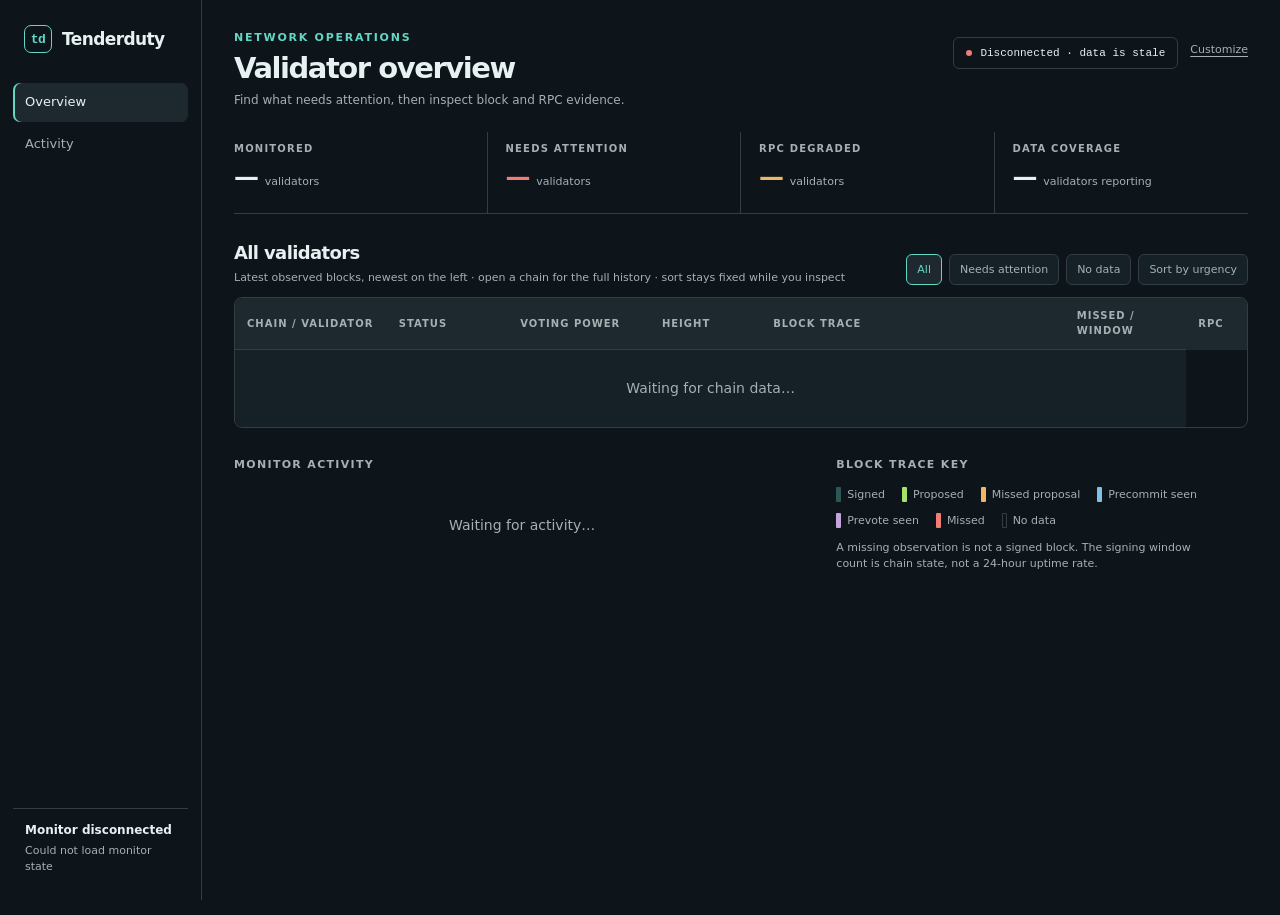
==== td2/static/index.html @ 222681db "feat: dashboard voting power, block counts, live detail and clearer block trace Co-Authored-By: Clau" ====
<!doctype html>
<html lang="en">
<head>
  <meta charset="utf-8">
  <meta name="viewport" content="width=device-width, initial-scale=1">
  <meta name="theme-color" content="#0D151B">
  <title>Tenderduty · Validator overview</title>
  <link rel="icon" href="favicon.png">
  <link rel="stylesheet" href="style.css">
  <script src="appearance.js" defer></script>
  <script src="status.js" defer></script>
</head>
<body>
  <div class="app">
    <aside class="side">
      <div class="brand"><span class="brand-mark">td</span> Tenderduty</div>
      <nav class="nav" aria-label="Main navigation">
        <a class="active" href="#overview" aria-current="page">Overview</a>
        <a href="#activity" id="activity-nav">Activity</a>
      </nav>
      <div class="side-bottom">
        <strong id="monitor-state">Connecting to monitor</strong>
        <span id="monitor-detail">Waiting for the first update</span>
      </div>
    </aside>
    <main id="overview">
      <header class="top">
        <div>
          <div class="eyebrow">Network operations</div>
          <h1>Validator overview</h1>
          <p>Find what needs attention, then inspect block and RPC evidence.</p>
        </div>
        <div class="header-actions"><div class="live" id="connection-state" aria-label="Monitor connection">Connecting</div><button type="button" id="customize-appearance">Customize</button></div>
      </header>

      <section class="strip" aria-label="Fleet summary">
        <div class="metric"><div class="label">Monitored</div><div class="value"><span id="chain-count">—</span><small id="chain-count-label">validators</small></div></div>
        <div class="metric urgent"><div class="label">Needs attention</div><div class="value"><span id="attention-count">—</span><small id="attention-count-label">validators</small></div></div>
        <div class="metric warn"><div class="label">RPC degraded</div><div class="value"><span id="rpc-count">—</span><small id="rpc-count-label">validators</small></div></div>
        <div class="metric"><div class="label">Data coverage</div><div class="value"><span id="coverage-count">—</span><small>validators reporting</small></div></div>
      </section>

      <section class="attention" id="attention-section" aria-label="Current priority" hidden>
        <div class="alert danger">
          <div class="sectioncap"><b>Current priority</b><span id="priority-count"></span></div>
          <div class="alert-main"><strong id="priority-chain"></strong><span class="tag" id="priority-status"></span></div>
          <p id="priority-detail"></p>
        </div>
        <div class="alert upgrade">
          <div class="sectioncap"><b>Monitoring context</b></div>
          <div class="alert-main"><strong id="priority-context"></strong></div>
          <p id="priority-context-detail"></p>
        </div>
      </section>

      <section aria-labelledby="chains-heading">
        <div class="list-head">
          <div><h2 id="chains-heading">All validators</h2><p>Latest observed blocks, newest on the left · open a chain for the full history · sort stays fixed while you inspect</p></div>
          <div class="tools" role="group" aria-label="Filter validators">
            <button type="button" class="tool current" data-filter="all" aria-pressed="true">All</button>
            <button type="button" class="tool" data-filter="attention" aria-pressed="false">Needs attention</button>
            <button type="button" class="tool" data-filter="unavailable" aria-pressed="false">No data</button>
            <button type="button" class="tool" id="sort-urgency">Sort by urgency</button>
          </div>
        </div>
        <div class="table-wrap">
          <table aria-label="Validator status by chain">
            <colgroup><col style="width:15%"><col style="width:12%"><col style="width:14%"><col style="width:11%"><col style="width:30%"><col style="width:12%"><col style="width:6%"></colgroup>
            <thead><tr><th scope="col">Chain / validator</th><th scope="col">Status</th><th scope="col">Voting power</th><th scope="col">Height</th><th scope="col">Block trace</th><th scope="col">Missed / window</th><th scope="col">RPC</th></tr></thead>
            <tbody id="status-table"><tr><td colspan="6" class="empty">Waiting for chain data…</td></tr></tbody>
          </table>
        </div>
      </section>

      <section class="below" id="activity" aria-labelledby="activity-heading">
        <div id="log-section">
          <h3 id="activity-heading">Monitor activity</h3>
          <ol id="activity-list" class="activity-list"><li class="empty">Waiting for activity…</li></ol>
        </div>
        <div>
          <h3>Block trace key</h3>
          <div class="trace-key" aria-label="Block trace status key">
            <span><i class="trace-mark signed"></i> Signed</span>
            <span><i class="trace-mark proposed"></i> Proposed</span>
            <span><i class="trace-mark missed-proposal"></i> Missed proposal</span>
            <span><i class="trace-mark precommit"></i> Precommit seen</span>
            <span><i class="trace-mark prevote"></i> Prevote seen</span>
            <span><i class="trace-mark missed"></i> Missed</span>
            <span><i class="trace-mark unobserved"></i> No data</span>
          </div>
          <p class="footnote">A missing observation is not a signed block. The signing window count is chain state, not a 24-hour uptime rate.</p>
        </div>
      </section>
    </main>
  </div>

  <dialog id="chain-dialog" aria-labelledby="detail-heading">
    <div class="dialog-head">
      <div><div class="eyebrow">Chain detail</div><h2 id="detail-heading"></h2><p id="detail-subtitle"></p></div>
      <button type="button" id="detail-close" aria-label="Close chain detail">Close</button>
    </div>
    <div id="detail-facts" class="detail-facts"></div>
    <h3>Recent block history</h3>
    <p class="footnote">Newest blocks appear first. Exact block heights are unavailable for restored history.</p>
    <div id="detail-blocks" class="detail-blocks"></div>
    <p id="detail-error" class="detail-error"></p>
  </dialog>
  <dialog id="appearance-dialog" aria-labelledby="appearance-heading">
    <div class="dialog-head"><div><div class="eyebrow">Appearance</div><h2 id="appearance-heading">Customize appearance</h2><p>Preview changes live. Apply saves them in this browser.</p></div></div>
    <label class="appearance-label" for="appearance-theme">Theme</label>
    <select id="appearance-theme"><option value="graphite">Graphite</option><option value="midnight">Midnight</option><option value="paper">Paper</option><option value="warm-stone">Warm Stone</option><option value="custom">Custom</option></select>
    <fieldset id="custom-colors" hidden>
      <legend>Custom colors</legend>
      <div class="color-field"><label for="appearance-background">Background</label><input type="color" id="appearance-background" aria-label="Background color picker"><input type="text" id="appearance-background-hex" aria-label="Background HEX color" maxlength="7" spellcheck="false"></div>
      <div class="color-field"><label for="appearance-panel">Panel</label><input type="color" id="appearance-panel" aria-label="Panel color picker"><input type="text" id="appearance-panel-hex" aria-label="Panel HEX color" maxlength="7" spellcheck="false"></div>
      <div class="color-field"><label for="appearance-accent">Accent</label><input type="color" id="appearance-accent" aria-label="Accent color picker"><input type="text" id="appearance-accent-hex" aria-label="Accent HEX color" maxlength="7" spellcheck="false"></div>
    </fieldset>
    <p class="footnote">Text and status colors adapt to keep labels readable. Reset previews the default Graphite theme.</p>
    <p id="appearance-error" class="appearance-error" role="alert" hidden></p>
    <div class="appearance-actions"><button type="button" id="appearance-reset">Reset</button><div><button type="button" id="appearance-cancel">Cancel</button><button type="button" id="appearance-apply">Apply</button></div></div>
  </dialog>
  <p id="appearance-feedback" class="sr-only" role="status"></p>
</body>
</html>
---- td2/static/style.css ----
:root {
  color-scheme: dark;
  --base: #0d151b;
  --panel: #152027;
  --raised: #1c2a32;
  --line: #2b3b43;
  --text: #e8f1f2;
  --muted: #a9b9bc;
  --subtle: #8fa6aa;
  --good: #63d6c4;
  --proposed: #a9e06b;
  --signed: #2d5a5a;
  --accent: #63d6c4;
  --warning: #f1b663;
  --critical: #f27c76;
  --precommit: #83bee4;
  --prevote: #c5a3dc;
  --focus: #a9e8de;
}

* { box-sizing: border-box; }
html { scroll-behavior: smooth; }
body { margin: 0; background: var(--base); color: var(--text); font: 14px/1.45 "Segoe UI Variable", "Segoe UI", system-ui, sans-serif; }
button { font: inherit; }
button:focus-visible, a:focus-visible { outline: 2px solid var(--focus); outline-offset: 3px; }
[hidden] { display: none !important; }
.mono { font: 12px/1.3 Consolas, "Courier New", monospace; font-variant-numeric: tabular-nums; }

.app { display: grid; grid-template-columns: 202px minmax(0, 1fr); min-height: 100vh; max-width: 1600px; margin: auto; }
.side { position: sticky; top: 0; height: 100vh; display: flex; flex-direction: column; gap: 30px; padding: 25px 13px; border-right: 1px solid var(--line); }
.brand { display: flex; align-items: center; gap: 10px; padding: 0 11px; font-size: 17px; font-weight: 650; letter-spacing: -.035em; }
.brand-mark { display: grid; place-items: center; width: 28px; height: 28px; border: 1px solid var(--accent); border-radius: 7px; color: var(--accent); font: 700 13px Consolas, monospace; }
.nav { display: grid; gap: 3px; }
.nav a { display: block; padding: 10px 12px; border-radius: 7px; color: var(--muted); text-decoration: none; font-size: 13px; }
.nav a:hover, .nav a.active { background: var(--raised); color: var(--text); }
.nav a.active { box-shadow: inset 2px 0 0 var(--accent); }
.side-bottom { margin-top: auto; padding: 13px 12px 0; border-top: 1px solid var(--line); color: var(--subtle); font-size: 11px; }
.side-bottom strong { display: block; color: var(--text); font-size: 12px; margin-bottom: 4px; }
.header-actions { display: flex; align-items: center; gap: 12px; flex-wrap: wrap; }
#customize-appearance { padding: 7px 0; border: 0; background: none; color: var(--muted); cursor: pointer; font-size: 11px; text-decoration: underline; text-underline-offset: 3px; }

main { min-width: 0; padding: 30px 32px 40px; }
.top { display: flex; align-items: flex-start; justify-content: space-between; gap: 20px; margin-bottom: 22px; }
.eyebrow { margin-bottom: 6px; color: var(--accent); font-size: 11px; font-weight: 700; letter-spacing: .16em; text-transform: uppercase; }
h1 { margin: 0; font-size: 29px; font-weight: 680; letter-spacing: -.05em; line-height: 1.15; }
.top p, .dialog-head p { margin: 7px 0 0; color: var(--muted); font-size: 12px; }
.live { display: flex; align-items: center; gap: 8px; margin-top: 7px; padding: 9px 12px; border: 1px solid var(--line); border-radius: 6px; color: var(--text); font: 11px Consolas, monospace; white-space: nowrap; }
.live::before { content: ""; width: 6px; height: 6px; border-radius: 50%; background: var(--good); }
.live.offline::before { background: var(--critical); }

.strip { display: grid; grid-template-columns: repeat(4, minmax(0, 1fr)); margin-bottom: 26px; border-bottom: 1px solid var(--line); }
.metric { min-width: 0; min-height: 75px; padding: 10px 18px 18px; border-right: 1px solid var(--line); }
.metric:first-child { padding-left: 0; }
.metric:last-child { border-right: 0; }
.metric .label { color: var(--subtle); font-size: 10px; font-weight: 700; letter-spacing: .12em; text-transform: uppercase; }
.metric .value { display: flex; align-items: baseline; gap: 7px; margin-top: 3px; font-size: 25px; font-weight: 600; font-variant-numeric: tabular-nums; letter-spacing: -.05em; }
.metric .value small { color: var(--muted); font-size: 11px; font-weight: 500; letter-spacing: 0; }
.metric.urgent .value { color: var(--critical); }
.metric.warn .value { color: var(--warning); }

.attention { display: grid; grid-template-columns: 1.5fr 1fr; gap: 24px; margin-bottom: 28px; padding-bottom: 24px; border-bottom: 1px solid var(--line); }
.alert { min-width: 0; }
.alert.upgrade { padding-left: 24px; border-left: 1px solid var(--line); }
.sectioncap { display: flex; justify-content: space-between; align-items: center; gap: 8px; margin-bottom: 10px; }
.sectioncap b { color: var(--muted); font-size: 11px; letter-spacing: .11em; text-transform: uppercase; }
.sectioncap span { color: var(--subtle); font-size: 11px; }
.alert-main { display: flex; align-items: baseline; gap: 8px; flex-wrap: wrap; }
.alert-main strong { font-size: 17px; letter-spacing: -.03em; }
.alert-main .tag { color: var(--critical); font-size: 11px; font-weight: 700; }
.alert p { margin: 7px 0 0; color: var(--muted); font-size: 12px; overflow-wrap: anywhere; }

.list-head { display: flex; align-items: end; justify-content: space-between; gap: 12px; margin-bottom: 12px; }
h2 { margin: 0; font-size: 18px; font-weight: 650; letter-spacing: -.035em; }
.list-head p { margin: 3px 0 0; color: var(--subtle); font-size: 11px; }
.tools { display: flex; gap: 7px; flex-wrap: wrap; }
.tool { padding: 7px 10px; border: 1px solid var(--line); border-radius: 6px; background: var(--panel); color: var(--muted); cursor: pointer; font-size: 11px; white-space: nowrap; }
.tool:hover, .tool.current { border-color: var(--accent); color: var(--accent); }
.tool.current { background: var(--raised); }

.table-wrap { overflow: hidden; border: 1px solid var(--line); border-radius: 8px; }
table { width: 100%; border-collapse: collapse; table-layout: fixed; }
thead { background: var(--raised); }
th { padding: 11px 12px; color: var(--subtle); font-size: 10px; font-weight: 700; letter-spacing: .1em; text-align: left; text-transform: uppercase; }
td { padding: 12px; border-top: 1px solid var(--line); background: var(--panel); vertical-align: middle; }
tbody tr:nth-child(even) td { background: var(--raised); }
tbody tr:hover td, tbody tr:focus-within td { background: var(--raised); }
.chain-button { display: block; max-width: 100%; padding: 0; border: 0; background: none; color: var(--text); cursor: pointer; font-size: 13px; font-weight: 650; text-align: left; }
.chain-button:hover { color: var(--accent); text-decoration: underline; text-underline-offset: 3px; }
.cell-detail { display: block; margin-top: 4px; color: var(--subtle); font-size: 11px; overflow: hidden; text-overflow: ellipsis; white-space: nowrap; }
.status { display: inline-flex; align-items: center; gap: 6px; font-size: 11px; font-weight: 600; white-space: nowrap; }
.status::before { content: ""; width: 6px; height: 6px; border-radius: 50%; background: currentColor; }
.status.red { color: var(--critical); }
.status.amber { color: var(--warning); }
.status.good { color: var(--good); }
.status.unknown { color: var(--muted); }
.block-tape { display: flex; align-items: center; gap: 2px; width: 100%; height: 20px; }
.block-tape i { display: block; flex: 1; min-width: 2px; max-width: 6px; height: 17px; border-radius: 1px; background: var(--line); }
.block-tape i.signed { background: var(--signed); }
.block-tape i.proposed { background: var(--proposed); height: 20px; }
.block-tape i.precommit { background: var(--precommit); height: 19px; }
.block-tape i.prevote { background: var(--prevote); height: 19px; }
.block-tape i.missed { background: var(--critical); height: 20px; }
.block-tape i.missed-proposal { background: var(--warning); height: 20px; }
.block-tape i.unobserved { background: transparent; box-shadow: inset 0 0 0 1px var(--line); }
/* the newest block grows in with a short glow */
.block-tape i.new { animation: block-in .7s ease-out; transform-origin: bottom; }
@keyframes block-in { from { transform: scaleY(.2); filter: brightness(1.9); } 40% { filter: brightness(1.9); } to { transform: none; filter: none; } }
@media (prefers-reduced-motion: reduce) { .block-tape i.new { animation: none; } }
.block-tape.fill { overflow: hidden; gap: 1px; }
.block-tape.fill i { flex: 0 0 3px; min-width: 3px; max-width: 3px; }
.empty { padding: 28px 12px; color: var(--muted); text-align: center; }

.below { display: grid; grid-template-columns: 1.4fr 1fr; gap: 26px; margin-top: 29px; }
.below h3, dialog h3 { margin: 0 0 14px; color: var(--muted); font-size: 11px; font-weight: 700; letter-spacing: .12em; text-transform: uppercase; }
.activity-list { display: grid; gap: 12px; margin: 0; padding: 0; list-style: none; }
.activity-item { display: grid; grid-template-columns: 55px 1fr; gap: 12px; color: var(--text); font-size: 12px; }
.activity-item time { color: var(--subtle); }
.trace-key { display: flex; flex-wrap: wrap; gap: 10px 17px; color: var(--muted); font-size: 11px; }
.trace-key span { display: inline-flex; align-items: center; gap: 6px; }
.trace-mark { display: inline-block; width: 5px; height: 15px; border-radius: 1px; background: var(--line); }
.trace-mark.signed { background: var(--signed); }
.trace-mark.unobserved { background: transparent; box-shadow: inset 0 0 0 1px var(--line); }
.trace-mark.proposed { background: var(--proposed); }
.trace-mark.precommit { background: var(--precommit); }
.trace-mark.prevote { background: var(--prevote); }
.trace-mark.missed { background: var(--critical); }
.trace-mark.missed-proposal { background: var(--warning); }
.cell-detail.missed-proposals { color: var(--warning); }
.footnote { max-width: 55ch; color: var(--subtle); font-size: 11px; line-height: 1.5; }

dialog { width: min(860px, calc(100% - 32px)); max-height: calc(100vh - 32px); padding: 24px; border: 1px solid var(--line); border-radius: 10px; background: var(--panel); color: var(--text); overflow: auto; }
dialog::backdrop { background: #000a; }
#appearance-dialog { width: min(480px, calc(100% - 32px)); }
.appearance-label { display: block; margin-bottom: 6px; color: var(--muted); font-size: 12px; }
#appearance-theme, .color-field input { border: 1px solid var(--line); border-radius: 6px; background: var(--raised); color: var(--text); font: inherit; }
#appearance-theme { width: 100%; padding: 10px; }
#custom-colors { margin: 20px 0; padding: 0; border: 0; }
#custom-colors legend { margin-bottom: 12px; color: var(--muted); font-size: 12px; }
.color-field { display: grid; grid-template-columns: minmax(80px, 1fr) 48px 110px; gap: 10px; align-items: center; margin-bottom: 12px; }
.color-field label { font-size: 12px; }
.color-field input[type="color"] { width: 48px; height: 38px; padding: 3px; cursor: pointer; }
.color-field input[type="text"] { width: 100%; min-width: 0; padding: 8px; font-family: Consolas, monospace; }
.appearance-error { color: var(--critical); font-size: 12px; }
.appearance-actions, .appearance-actions > div { display: flex; gap: 8px; justify-content: space-between; }
.appearance-actions { margin-top: 24px; }
.appearance-actions button { padding: 9px 14px; border: 1px solid var(--line); border-radius: 6px; background: var(--raised); color: var(--text); cursor: pointer; }
#appearance-apply { background: var(--accent); color: var(--base); border-color: var(--accent); }
#appearance-apply:disabled { opacity: .5; cursor: not-allowed; }
.color-field input:focus-visible, #appearance-theme:focus-visible { outline: 2px solid var(--focus); outline-offset: 2px; }
.sr-only { position: absolute; width: 1px; height: 1px; padding: 0; overflow: hidden; clip-path: inset(50%); white-space: nowrap; }
.dialog-head { display: flex; justify-content: space-between; gap: 20px; margin-bottom: 22px; }
#detail-close { align-self: start; padding: 7px 11px; border: 1px solid var(--line); border-radius: 6px; background: var(--raised); color: var(--text); cursor: pointer; }
.detail-facts { display: grid; grid-template-columns: repeat(3, minmax(0, 1fr)); gap: 1px; margin-bottom: 25px; background: var(--line); border: 1px solid var(--line); border-radius: 6px; overflow: hidden; }
.detail-fact { min-width: 0; padding: 13px; background: var(--panel); }
.detail-fact small { display: block; margin-bottom: 5px; color: var(--subtle); font-size: 10px; text-transform: uppercase; letter-spacing: .06em; }
.detail-fact strong { font-size: 13px; font-weight: 600; overflow-wrap: anywhere; }
.detail-blocks { margin: 16px 0 22px; }
.detail-blocks .block-tape { display: grid; grid-template-columns: repeat(64, minmax(0, 1fr)); gap: 3px; height: auto; }
.detail-blocks .block-tape i { width: auto; max-width: none; height: 14px; }
/* a stroke through missed blocks, so they don't rely on color alone */
.detail-blocks .block-tape i.missed { position: relative; }
.detail-blocks .block-tape i.missed::after { content: ""; position: absolute; left: 20%; right: 20%; top: 50%; border-top: 2px solid var(--base); }
.detail-error { color: var(--critical); font-size: 12px; white-space: pre-wrap; overflow-wrap: anywhere; }

@media (max-width: 1050px) {
  .app { grid-template-columns: 166px minmax(0, 1fr); }
  main { padding: 25px 20px; }
  th, td { padding-left: 8px; padding-right: 8px; }
  .cell-detail { font-size: 10px; }
}

@media (max-width: 800px) {
  .app { display: block; }
  .side { position: static; width: 100%; height: auto; flex-direction: row; align-items: center; justify-content: space-between; padding: 12px 16px; border-right: 0; border-bottom: 1px solid var(--line); }
  .side .nav { display: flex; }
  .side-bottom { display: none; }
  .top { flex-wrap: wrap; }
  .strip { grid-template-columns: repeat(2, minmax(0, 1fr)); }
  .metric:nth-child(2) { border-right: 0; }
  .metric:nth-child(n+3) { border-top: 1px solid var(--line); }
  .metric:nth-child(3) { padding-left: 0; }
  .attention, .below { grid-template-columns: minmax(0, 1fr); }
  .alert.upgrade { padding: 18px 0 0; border-left: 0; border-top: 1px solid var(--line); }
  .list-head { align-items: start; flex-direction: column; }
  .table-wrap { border: 0; overflow: visible; }
  table, tbody, tr, td { display: block; width: 100%; }
  colgroup, thead { display: none; }
  tbody { display: grid; gap: 10px; }
  tbody tr { display: grid; grid-template-columns: repeat(2, minmax(0, 1fr)); gap: 4px 12px; padding: 12px; border: 1px solid var(--line); border-radius: 8px; background: var(--panel); }
  tbody tr:nth-child(even) td, tbody tr:hover td { background: transparent; }
  td { min-width: 0; padding: 4px; border: 0; background: transparent; }
  td:first-child, td:nth-child(5), td.empty { grid-column: 1 / -1; }
  td:nth-child(2)::before, td:nth-child(3)::before, td:nth-child(4)::before, td:nth-child(6)::before, td:nth-child(7)::before { display: block; margin-bottom: 3px; color: var(--subtle); font-size: 10px; text-transform: uppercase; }
  td:nth-child(2)::before { content: "Status"; }
  td:nth-child(3)::before { content: "Voting power"; }
  td:nth-child(4)::before { content: "Height"; }
  td:nth-child(6)::before { content: "Missed / window"; }
  td:nth-child(7)::before { content: "RPC"; }
}

@media (max-width: 550px) {
  main { padding: 20px 16px 32px; }
  .brand { padding: 0; font-size: 15px; }
  .side .nav a { padding: 7px 8px; font-size: 11px; }
  h1 { font-size: 25px; }
  .metric { padding: 11px; }
  .metric .value { flex-wrap: wrap; font-size: 22px; }
  .metric .value small { display: block; width: 100%; font-size: 10px; }
  .detail-facts { grid-template-columns: repeat(2, minmax(0, 1fr)); }
  .detail-blocks .block-tape { grid-template-columns: repeat(32, minmax(0, 1fr)); }
  .color-field { grid-template-columns: 48px minmax(0, 1fr); }
  .color-field label { grid-column: 1 / -1; }
  .color-field input[type="text"], #appearance-theme { font-size: 16px; }
}

@media (prefers-reduced-motion: reduce) {
  html { scroll-behavior: auto; }
}
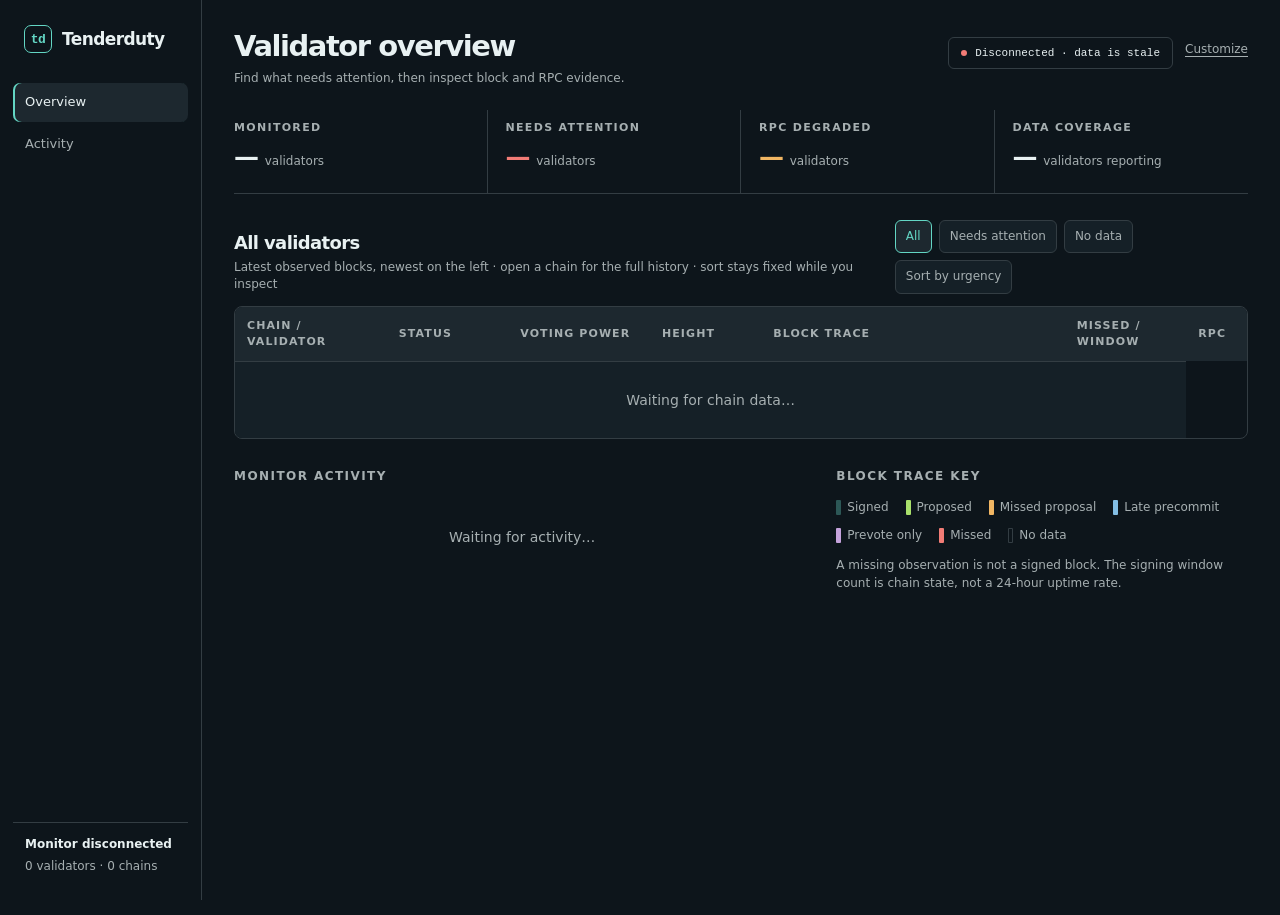
==== commit badac8a0: "feat: dashboard status tones, priority panel and alert cards Co-Authored-By: Claude Opus 5.5 <norepl" ====
--- a/td2/static/index.html
+++ b/td2/static/index.html
@@ -9,6 +9,7 @@
   <link rel="stylesheet" href="style.css">
   <script src="appearance.js" defer></script>
   <script src="status.js" defer></script>
+  <script src="fibre.js" defer></script>
 </head>
 <body>
   <div class="app">
@@ -17,6 +18,7 @@
       <nav class="nav" aria-label="Main navigation">
         <a class="active" href="#overview" aria-current="page">Overview</a>
         <a href="#activity" id="activity-nav">Activity</a>
+        <a href="#fibre" id="fibre-nav" hidden>Fibre</a>
       </nav>
       <div class="side-bottom">
         <strong id="monitor-state">Connecting to monitor</strong>
@@ -26,7 +28,7 @@
     <main id="overview">
       <header class="top">
         <div>
-          <div class="eyebrow">Network operations</div>
+          
           <h1>Validator overview</h1>
           <p>Find what needs attention, then inspect block and RPC evidence.</p>
         </div>
@@ -43,8 +45,7 @@
       <section class="attention" id="attention-section" aria-label="Current priority" hidden>
         <div class="alert danger">
           <div class="sectioncap"><b>Current priority</b><span id="priority-count"></span></div>
-          <div class="alert-main"><strong id="priority-chain"></strong><span class="tag" id="priority-status"></span></div>
-          <p id="priority-detail"></p>
+          <div id="priority-list" class="priority-list"></div>
         </div>
         <div class="alert upgrade">
           <div class="sectioncap"><b>Monitoring context</b></div>
@@ -83,8 +84,8 @@
             <span><i class="trace-mark signed"></i> Signed</span>
             <span><i class="trace-mark proposed"></i> Proposed</span>
             <span><i class="trace-mark missed-proposal"></i> Missed proposal</span>
-            <span><i class="trace-mark precommit"></i> Precommit seen</span>
-            <span><i class="trace-mark prevote"></i> Prevote seen</span>
+            <span><i class="trace-mark precommit"></i> Late precommit</span>
+            <span><i class="trace-mark prevote"></i> Prevote only</span>
             <span><i class="trace-mark missed"></i> Missed</span>
             <span><i class="trace-mark unobserved"></i> No data</span>
           </div>
@@ -92,21 +93,33 @@
         </div>
       </section>
     </main>
+    <main id="fibre" hidden aria-labelledby="fibre-heading">
+      <header class="top"><div><h1 id="fibre-heading">Fibre</h1><p>Uploads, signing and storage alongside the chain's provider checks.</p></div><button type="button" id="fibre-customize">Customize panels</button></header>
+      <div class="fibre-controls"><label id="fibre-chain-label">Chain <select id="fibre-chain"></select></label><div class="tools" id="fibre-ranges" role="group" aria-label="History range"></div></div>
+      <div id="fibre-facts" class="detail-facts"></div>
+      <p id="fibre-message" role="status"></p>
+      <div id="fibre-panels" class="fibre-panels"></div>
+    </main>
   </div>
 
   <dialog id="chain-dialog" aria-labelledby="detail-heading">
     <div class="dialog-head">
-      <div><div class="eyebrow">Chain detail</div><h2 id="detail-heading"></h2><p id="detail-subtitle"></p></div>
+      <div><h2 id="detail-heading"></h2><p id="detail-subtitle"></p></div>
       <button type="button" id="detail-close" aria-label="Close chain detail">Close</button>
     </div>
     <div id="detail-facts" class="detail-facts"></div>
+    <section id="detail-fibre" hidden>
+      <h3>Fibre</h3>
+      <div id="detail-fibre-facts" class="detail-facts"></div>
+      <p id="detail-fibre-note" class="footnote"></p>
+    </section>
     <h3>Recent block history</h3>
     <p class="footnote">Newest blocks appear first. Exact block heights are unavailable for restored history.</p>
     <div id="detail-blocks" class="detail-blocks"></div>
     <p id="detail-error" class="detail-error"></p>
   </dialog>
   <dialog id="appearance-dialog" aria-labelledby="appearance-heading">
-    <div class="dialog-head"><div><div class="eyebrow">Appearance</div><h2 id="appearance-heading">Customize appearance</h2><p>Preview changes live. Apply saves them in this browser.</p></div></div>
+    <div class="dialog-head"><div><h2 id="appearance-heading">Customize appearance</h2><p>Preview changes live. Apply saves them in this browser.</p></div></div>
     <label class="appearance-label" for="appearance-theme">Theme</label>
     <select id="appearance-theme"><option value="graphite">Graphite</option><option value="midnight">Midnight</option><option value="paper">Paper</option><option value="warm-stone">Warm Stone</option><option value="custom">Custom</option></select>
     <fieldset id="custom-colors" hidden>
@@ -119,6 +132,7 @@
     <p id="appearance-error" class="appearance-error" role="alert" hidden></p>
     <div class="appearance-actions"><button type="button" id="appearance-reset">Reset</button><div><button type="button" id="appearance-cancel">Cancel</button><button type="button" id="appearance-apply">Apply</button></div></div>
   </dialog>
+  <dialog id="fibre-layout" aria-labelledby="fibre-layout-heading"><div class="dialog-head"><div><h2 id="fibre-layout-heading">Customize Fibre panels</h2><p>Drag to reorder, or use the up and down buttons.</p></div><button type="button" id="fibre-layout-close">Close</button></div><label>Default range <select id="fibre-default-range"><option>1h</option><option>24h</option><option>7d</option><option>30d</option></select></label><div id="fibre-layout-list"></div><button type="button" id="fibre-layout-reset">Reset to default</button><p class="footnote">Changes save automatically in this browser.</p></dialog>
   <p id="appearance-feedback" class="sr-only" role="status"></p>
 </body>
 </html>
--- a/td2/static/style.css
+++ b/td2/static/style.css
@@ -34,14 +34,13 @@
 .nav a { display: block; padding: 10px 12px; border-radius: 7px; color: var(--muted); text-decoration: none; font-size: 13px; }
 .nav a:hover, .nav a.active { background: var(--raised); color: var(--text); }
 .nav a.active { box-shadow: inset 2px 0 0 var(--accent); }
-.side-bottom { margin-top: auto; padding: 13px 12px 0; border-top: 1px solid var(--line); color: var(--subtle); font-size: 11px; }
+.side-bottom { margin-top: auto; padding: 13px 12px 0; border-top: 1px solid var(--line); color: var(--subtle); font-size: 12px; }
 .side-bottom strong { display: block; color: var(--text); font-size: 12px; margin-bottom: 4px; }
 .header-actions { display: flex; align-items: center; gap: 12px; flex-wrap: wrap; }
-#customize-appearance { padding: 7px 0; border: 0; background: none; color: var(--muted); cursor: pointer; font-size: 11px; text-decoration: underline; text-underline-offset: 3px; }
+#customize-appearance { padding: 7px 0; border: 0; background: none; color: var(--muted); cursor: pointer; font-size: 12px; text-decoration: underline; text-underline-offset: 3px; }
 
 main { min-width: 0; padding: 30px 32px 40px; }
 .top { display: flex; align-items: flex-start; justify-content: space-between; gap: 20px; margin-bottom: 22px; }
-.eyebrow { margin-bottom: 6px; color: var(--accent); font-size: 11px; font-weight: 700; letter-spacing: .16em; text-transform: uppercase; }
 h1 { margin: 0; font-size: 29px; font-weight: 680; letter-spacing: -.05em; line-height: 1.15; }
 .top p, .dialog-head p { margin: 7px 0 0; color: var(--muted); font-size: 12px; }
 .live { display: flex; align-items: center; gap: 8px; margin-top: 7px; padding: 9px 12px; border: 1px solid var(--line); border-radius: 6px; color: var(--text); font: 11px Consolas, monospace; white-space: nowrap; }
@@ -52,9 +51,9 @@
 .metric { min-width: 0; min-height: 75px; padding: 10px 18px 18px; border-right: 1px solid var(--line); }
 .metric:first-child { padding-left: 0; }
 .metric:last-child { border-right: 0; }
-.metric .label { color: var(--subtle); font-size: 10px; font-weight: 700; letter-spacing: .12em; text-transform: uppercase; }
+.metric .label { color: var(--subtle); font-size: 11px; font-weight: 700; letter-spacing: .12em; text-transform: uppercase; }
 .metric .value { display: flex; align-items: baseline; gap: 7px; margin-top: 3px; font-size: 25px; font-weight: 600; font-variant-numeric: tabular-nums; letter-spacing: -.05em; }
-.metric .value small { color: var(--muted); font-size: 11px; font-weight: 500; letter-spacing: 0; }
+.metric .value small { color: var(--muted); font-size: 12px; font-weight: 500; letter-spacing: 0; }
 .metric.urgent .value { color: var(--critical); }
 .metric.warn .value { color: var(--warning); }
 
@@ -62,34 +61,43 @@
 .alert { min-width: 0; }
 .alert.upgrade { padding-left: 24px; border-left: 1px solid var(--line); }
 .sectioncap { display: flex; justify-content: space-between; align-items: center; gap: 8px; margin-bottom: 10px; }
-.sectioncap b { color: var(--muted); font-size: 11px; letter-spacing: .11em; text-transform: uppercase; }
-.sectioncap span { color: var(--subtle); font-size: 11px; }
+.sectioncap b { color: var(--muted); font-size: 12px; letter-spacing: .11em; text-transform: uppercase; }
+.sectioncap span { color: var(--subtle); font-size: 12px; }
 .alert-main { display: flex; align-items: baseline; gap: 8px; flex-wrap: wrap; }
 .alert-main strong { font-size: 17px; letter-spacing: -.03em; }
-.alert-main .tag { color: var(--critical); font-size: 11px; font-weight: 700; }
+.alert-main .tag { color: var(--critical); font-size: 12px; font-weight: 700; }
 .alert p { margin: 7px 0 0; color: var(--muted); font-size: 12px; overflow-wrap: anywhere; }
+
+.priority-list { display: grid; gap: 16px; }
+.priority-chain { min-width: 0; overflow-wrap: anywhere; }
+.priority-alert { margin-top: 8px; font-size: 14px; }
+.priority-detail { display: block; margin-top: 4px; color: var(--muted); font-size: 12px; }
+.priority-more { margin-top: 8px; padding: 4px 0; border: 0; background: none; color: var(--accent); cursor: pointer; font-size: 12px; text-align: left; }
+.priority-more:hover { text-decoration: underline; }
+.priority-more:focus-visible { outline: 2px solid var(--focus); outline-offset: 2px; }
 
 .list-head { display: flex; align-items: end; justify-content: space-between; gap: 12px; margin-bottom: 12px; }
 h2 { margin: 0; font-size: 18px; font-weight: 650; letter-spacing: -.035em; }
-.list-head p { margin: 3px 0 0; color: var(--subtle); font-size: 11px; }
+.list-head p { margin: 3px 0 0; color: var(--subtle); font-size: 12px; }
 .tools { display: flex; gap: 7px; flex-wrap: wrap; }
-.tool { padding: 7px 10px; border: 1px solid var(--line); border-radius: 6px; background: var(--panel); color: var(--muted); cursor: pointer; font-size: 11px; white-space: nowrap; }
+.tool { padding: 7px 10px; border: 1px solid var(--line); border-radius: 6px; background: var(--panel); color: var(--muted); cursor: pointer; font-size: 12px; white-space: nowrap; }
 .tool:hover, .tool.current { border-color: var(--accent); color: var(--accent); }
 .tool.current { background: var(--raised); }
 
 .table-wrap { overflow: hidden; border: 1px solid var(--line); border-radius: 8px; }
 table { width: 100%; border-collapse: collapse; table-layout: fixed; }
 thead { background: var(--raised); }
-th { padding: 11px 12px; color: var(--subtle); font-size: 10px; font-weight: 700; letter-spacing: .1em; text-align: left; text-transform: uppercase; }
+th { padding: 11px 12px; color: var(--subtle); font-size: 11px; font-weight: 700; letter-spacing: .1em; text-align: left; text-transform: uppercase; }
 td { padding: 12px; border-top: 1px solid var(--line); background: var(--panel); vertical-align: middle; }
 tbody tr:nth-child(even) td { background: var(--raised); }
 tbody tr:hover td, tbody tr:focus-within td { background: var(--raised); }
 .chain-button { display: block; max-width: 100%; padding: 0; border: 0; background: none; color: var(--text); cursor: pointer; font-size: 13px; font-weight: 650; text-align: left; }
 .chain-button:hover { color: var(--accent); text-decoration: underline; text-underline-offset: 3px; }
-.cell-detail { display: block; margin-top: 4px; color: var(--subtle); font-size: 11px; overflow: hidden; text-overflow: ellipsis; white-space: nowrap; }
-.status { display: inline-flex; align-items: center; gap: 6px; font-size: 11px; font-weight: 600; white-space: nowrap; }
+.cell-detail { display: block; margin-top: 4px; color: var(--subtle); font-size: 12px; overflow: hidden; text-overflow: ellipsis; white-space: nowrap; }
+.status { display: inline-flex; align-items: center; gap: 6px; font-size: 12px; font-weight: 600; white-space: nowrap; }
 .status::before { content: ""; width: 6px; height: 6px; border-radius: 50%; background: currentColor; }
 .status.red { color: var(--critical); }
+.status.blue { color: var(--precommit); }
 .status.amber { color: var(--warning); }
 .status.good { color: var(--good); }
 .status.unknown { color: var(--muted); }
@@ -111,11 +119,11 @@
 .empty { padding: 28px 12px; color: var(--muted); text-align: center; }
 
 .below { display: grid; grid-template-columns: 1.4fr 1fr; gap: 26px; margin-top: 29px; }
-.below h3, dialog h3 { margin: 0 0 14px; color: var(--muted); font-size: 11px; font-weight: 700; letter-spacing: .12em; text-transform: uppercase; }
+.below h3, dialog h3 { margin: 0 0 14px; color: var(--muted); font-size: 12px; font-weight: 700; letter-spacing: .12em; text-transform: uppercase; }
 .activity-list { display: grid; gap: 12px; margin: 0; padding: 0; list-style: none; }
 .activity-item { display: grid; grid-template-columns: 55px 1fr; gap: 12px; color: var(--text); font-size: 12px; }
 .activity-item time { color: var(--subtle); }
-.trace-key { display: flex; flex-wrap: wrap; gap: 10px 17px; color: var(--muted); font-size: 11px; }
+.trace-key { display: flex; flex-wrap: wrap; gap: 10px 17px; color: var(--muted); font-size: 12px; }
 .trace-key span { display: inline-flex; align-items: center; gap: 6px; }
 .trace-mark { display: inline-block; width: 5px; height: 15px; border-radius: 1px; background: var(--line); }
 .trace-mark.signed { background: var(--signed); }
@@ -126,7 +134,7 @@
 .trace-mark.missed { background: var(--critical); }
 .trace-mark.missed-proposal { background: var(--warning); }
 .cell-detail.missed-proposals { color: var(--warning); }
-.footnote { max-width: 55ch; color: var(--subtle); font-size: 11px; line-height: 1.5; }
+.footnote { max-width: 55ch; color: var(--subtle); font-size: 12px; line-height: 1.5; }
 
 dialog { width: min(860px, calc(100% - 32px)); max-height: calc(100vh - 32px); padding: 24px; border: 1px solid var(--line); border-radius: 10px; background: var(--panel); color: var(--text); overflow: auto; }
 dialog::backdrop { background: #000a; }
@@ -151,9 +159,15 @@
 .dialog-head { display: flex; justify-content: space-between; gap: 20px; margin-bottom: 22px; }
 #detail-close { align-self: start; padding: 7px 11px; border: 1px solid var(--line); border-radius: 6px; background: var(--raised); color: var(--text); cursor: pointer; }
 .detail-facts { display: grid; grid-template-columns: repeat(3, minmax(0, 1fr)); gap: 1px; margin-bottom: 25px; background: var(--line); border: 1px solid var(--line); border-radius: 6px; overflow: hidden; }
+/* the last fact fills its row, so a short row leaves no empty cell */
+.detail-facts > :last-child:nth-child(3n+1) { grid-column: span 3; }
+.detail-facts > :last-child:nth-child(3n+2) { grid-column: span 2; }
 .detail-fact { min-width: 0; padding: 13px; background: var(--panel); }
-.detail-fact small { display: block; margin-bottom: 5px; color: var(--subtle); font-size: 10px; text-transform: uppercase; letter-spacing: .06em; }
+.detail-fact small { display: block; margin-bottom: 5px; color: var(--subtle); font-size: 11px; text-transform: uppercase; letter-spacing: .06em; }
 .detail-fact strong { font-size: 13px; font-weight: 600; overflow-wrap: anywhere; }
+/* a fact with a value for 10 minutes and one for 24 hours */
+.detail-fact strong.pair { display: block; }
+.detail-fact strong.pair + strong.pair { margin-top: 4px; color: var(--muted); font-weight: 500; }
 .detail-blocks { margin: 16px 0 22px; }
 .detail-blocks .block-tape { display: grid; grid-template-columns: repeat(64, minmax(0, 1fr)); gap: 3px; height: auto; }
 .detail-blocks .block-tape i { width: auto; max-width: none; height: 14px; }
@@ -166,7 +180,7 @@
   .app { grid-template-columns: 166px minmax(0, 1fr); }
   main { padding: 25px 20px; }
   th, td { padding-left: 8px; padding-right: 8px; }
-  .cell-detail { font-size: 10px; }
+  .cell-detail { font-size: 11px; }
 }
 
 @media (max-width: 800px) {
@@ -190,7 +204,7 @@
   tbody tr:nth-child(even) td, tbody tr:hover td { background: transparent; }
   td { min-width: 0; padding: 4px; border: 0; background: transparent; }
   td:first-child, td:nth-child(5), td.empty { grid-column: 1 / -1; }
-  td:nth-child(2)::before, td:nth-child(3)::before, td:nth-child(4)::before, td:nth-child(6)::before, td:nth-child(7)::before { display: block; margin-bottom: 3px; color: var(--subtle); font-size: 10px; text-transform: uppercase; }
+  td:nth-child(2)::before, td:nth-child(3)::before, td:nth-child(4)::before, td:nth-child(6)::before, td:nth-child(7)::before { display: block; margin-bottom: 3px; color: var(--subtle); font-size: 11px; text-transform: uppercase; }
   td:nth-child(2)::before { content: "Status"; }
   td:nth-child(3)::before { content: "Voting power"; }
   td:nth-child(4)::before { content: "Height"; }
@@ -201,12 +215,14 @@
 @media (max-width: 550px) {
   main { padding: 20px 16px 32px; }
   .brand { padding: 0; font-size: 15px; }
-  .side .nav a { padding: 7px 8px; font-size: 11px; }
+  .side .nav a { padding: 7px 8px; font-size: 12px; }
   h1 { font-size: 25px; }
   .metric { padding: 11px; }
   .metric .value { flex-wrap: wrap; font-size: 22px; }
-  .metric .value small { display: block; width: 100%; font-size: 10px; }
+  .metric .value small { display: block; width: 100%; font-size: 11px; }
   .detail-facts { grid-template-columns: repeat(2, minmax(0, 1fr)); }
+  .detail-facts > :last-child:nth-child(n) { grid-column: auto; }
+  .detail-facts > :last-child:nth-child(odd) { grid-column: 1 / -1; }
   .detail-blocks .block-tape { grid-template-columns: repeat(32, minmax(0, 1fr)); }
   .color-field { grid-template-columns: 48px minmax(0, 1fr); }
   .color-field label { grid-column: 1 / -1; }
@@ -216,3 +232,56 @@
 @media (prefers-reduced-motion: reduce) {
   html { scroll-behavior: auto; }
 }
+
+/* Fibre panels share the dashboard's appearance tokens. */
+.fibre-controls { display: flex; flex-wrap: wrap; align-items: center; gap: 16px; margin-bottom: 22px; }
+.fibre-controls select, #fibre-layout select { color: var(--text); background: var(--raised); border: 1px solid var(--line); border-radius: 5px; padding: 9px; max-width: 100%; }
+#fibre-customize, #fibre-layout button { color: var(--text); background: var(--raised); border: 1px solid var(--line); border-radius: 5px; padding: 9px 12px; cursor: pointer; min-height: 40px; }
+#fibre-layout button:disabled { opacity: .45; cursor: default; }
+#fibre-facts { margin-bottom: 20px; }
+#fibre-facts strong { overflow-wrap: anywhere; }
+#fibre-message { color: var(--muted); overflow-wrap: anywhere; }
+#fibre-message a { color: var(--accent); }
+/* dense, so a wide panel doesn't leave a hole beside the one before it */
+.fibre-panels { display: grid; grid-template-columns: repeat(2, minmax(0, 1fr)); grid-auto-flow: row dense; gap: 16px; }
+.fibre-panel { container-type: inline-size; position: relative; display: flex; flex-direction: column; gap: 10px; min-width: 0; padding: 16px 18px 12px; border: 1px solid var(--line); border-radius: 7px; background: var(--panel); }
+.fibre-panel.wide { grid-column: 1 / -1; }
+.fibre-panel-head { display: flex; flex-wrap: wrap; align-items: baseline; justify-content: space-between; gap: 6px 16px; }
+.fibre-panel h2 { margin: 0; font-size: 15px; }
+.fibre-stats { display: flex; flex-wrap: wrap; gap: 4px 14px; margin: 0; font-size: 14px; font-weight: 600; font-variant-numeric: tabular-nums; }
+.fibre-stats span + span::before { content: '\00b7'; color: var(--muted); margin-right: 8px; }
+.fibre-note { margin: 0; color: var(--muted); font-size: 12px; line-height: 1.5; }
+.fibre-stats .good { color: var(--good); }
+.fibre-stats .warning { color: var(--warning); }
+.fibre-stats .critical { color: var(--critical); }
+.fibre-legend { display: flex; flex-wrap: wrap; gap: 4px 14px; min-height: 18px; font-size: 12px; color: var(--muted); }
+.fibre-legend span { display: inline-flex; align-items: center; gap: 6px; }
+.fibre-legend i { width: 9px; height: 9px; border-radius: 2px; }
+.fibre-legend small { color: var(--subtle); }
+.fibre-chart { position: relative; display: flex; flex-direction: column; justify-content: flex-start; min-height: 190px; }
+.fibre-latency-grid { display: grid; grid-template-columns: repeat(2, minmax(0, 1fr)); gap: 16px; }
+.fibre-latency-mini { min-width: 0; }
+.fibre-latency-title { display: flex; align-items: center; gap: 6px; margin: 0 0 6px; font-size: 12px; font-weight: 600; overflow-wrap: anywhere; }
+.fibre-latency-title i { flex-shrink: 0; width: 9px; height: 9px; border-radius: 2px; }
+.fibre-latency-mini .fibre-chart { min-height: 120px; }
+@container (width < 520px) {
+  .fibre-latency-grid { grid-template-columns: minmax(0, 1fr); }
+}
+.fibre-chart .empty { margin: auto; color: var(--subtle); font-size: 13px; }
+.fibre-panel svg { display: block; width: 100%; height: auto; overflow: visible; }
+.fibre-panel svg rect[tabindex]:focus-visible { outline: 2px solid var(--focus); }
+.fibre-tip { position: absolute; top: 0; z-index: 2; display: grid; gap: 3px; min-width: 150px; max-width: 260px; padding: 8px 10px; border: 1px solid var(--line); border-radius: 6px; background: var(--raised); font-size: 12px; font-variant-numeric: tabular-nums; pointer-events: none; box-shadow: 0 6px 18px #0006; }
+.fibre-tip[hidden] { display: none; }
+.fibre-tip strong { font-size: 12px; }
+.fibre-tip span { display: flex; justify-content: space-between; gap: 12px; }
+.fibre-tip em { font-style: normal; color: var(--muted); }
+.fibre-layout-row { display: flex; flex-wrap: wrap; gap: 8px; align-items: center; padding: 12px 0; border-bottom: 1px solid var(--line); }
+.fibre-layout-row label { flex: 1; min-width: 145px; }
+#fibre-layout-list { margin: 18px 0; }
+#fibre-layout select:focus-visible, .fibre-controls select:focus-visible, #fibre-layout input:focus-visible { outline: 2px solid var(--focus); outline-offset: 3px; }
+@media (max-width: 760px) {
+  .fibre-panels { grid-template-columns: minmax(0, 1fr); }
+  .fibre-panel { padding: 12px; }
+  #fibre .top { flex-wrap: wrap; }
+  .fibre-controls label { min-width: 0; max-width: 100%; }
+}
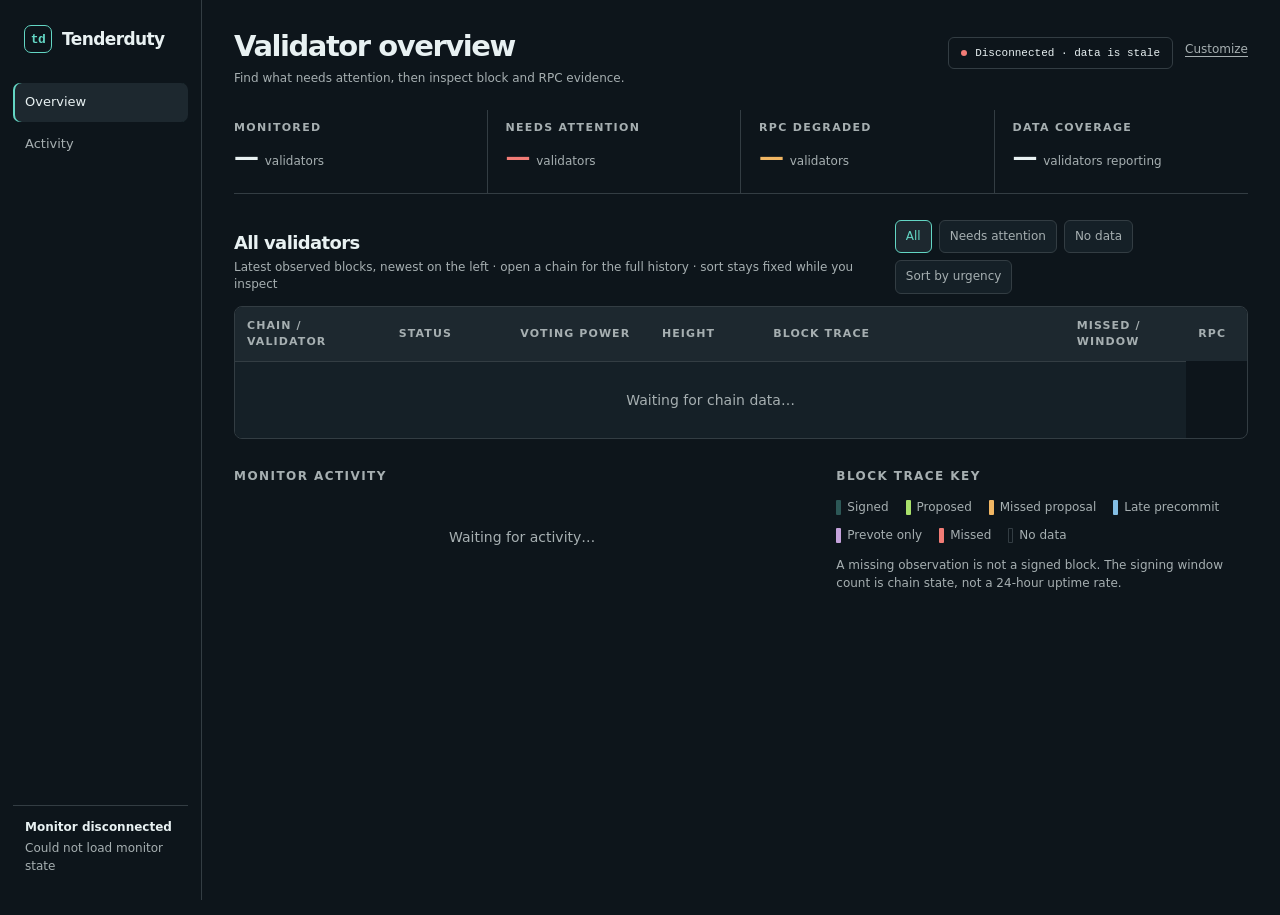
==== commit 61c4f363: "feat: bridge metrics, status section and alerts from OTel" ====
--- a/td2/static/index.html
+++ b/td2/static/index.html
@@ -108,6 +108,10 @@
       <button type="button" id="detail-close" aria-label="Close chain detail">Close</button>
     </div>
     <div id="detail-facts" class="detail-facts"></div>
+    <section id="detail-bridge" hidden>
+      <h3 id="detail-bridge-title">Bridge</h3>
+      <div id="detail-bridge-facts" class="detail-facts"></div>
+    </section>
     <section id="detail-fibre" hidden>
       <h3>Fibre</h3>
       <div id="detail-fibre-facts" class="detail-facts"></div>
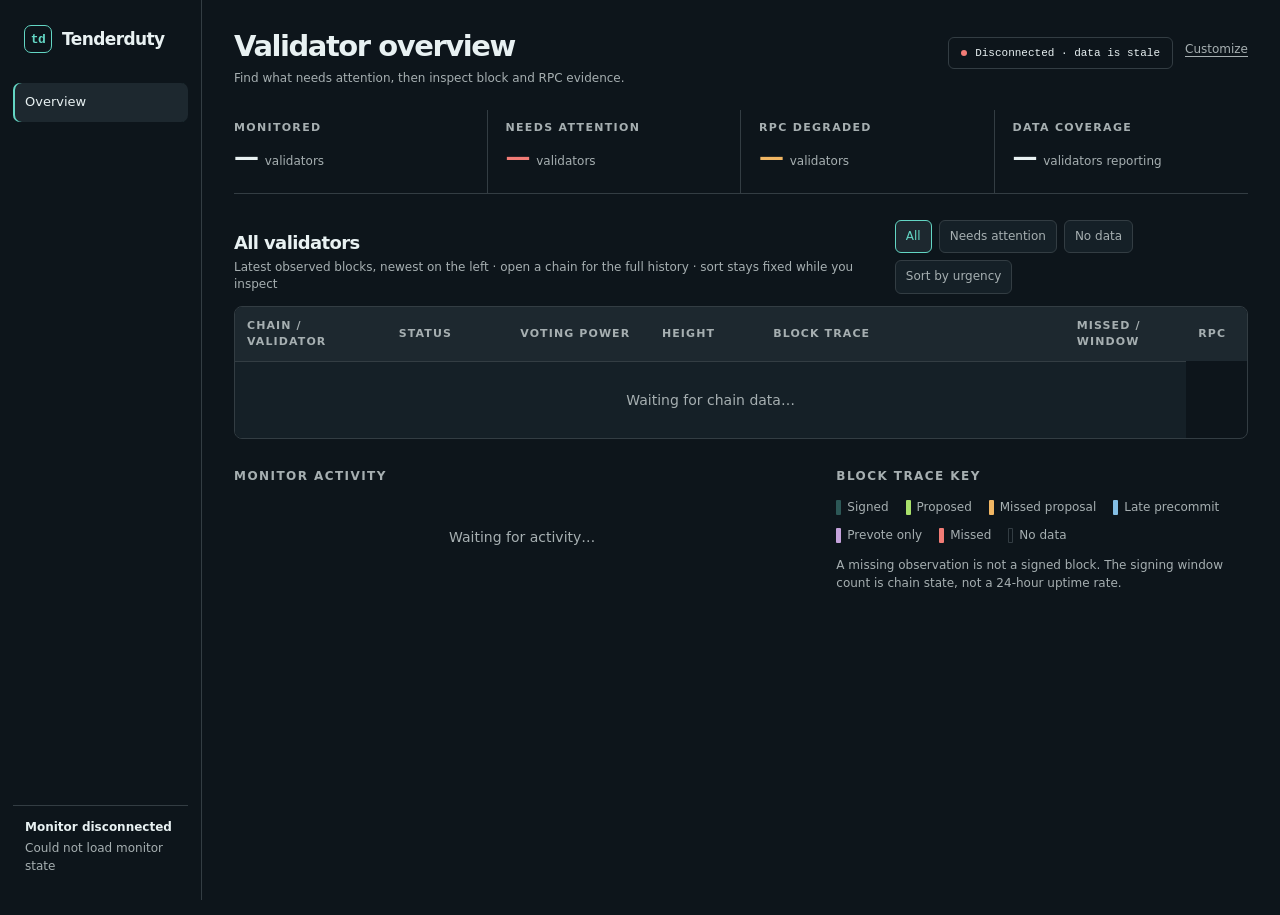
==== commit 062ae90e: "feat: bridge tab, governance section, RPC count in the table Bridge tab with 30 days of history from" ====
--- a/td2/static/index.html
+++ b/td2/static/index.html
@@ -10,6 +10,7 @@
   <script src="appearance.js" defer></script>
   <script src="status.js" defer></script>
   <script src="fibre.js" defer></script>
+  <script src="bridge.js" defer></script>
 </head>
 <body>
   <div class="app">
@@ -17,8 +18,8 @@
       <div class="brand"><span class="brand-mark">td</span> Tenderduty</div>
       <nav class="nav" aria-label="Main navigation">
         <a class="active" href="#overview" aria-current="page">Overview</a>
-        <a href="#activity" id="activity-nav">Activity</a>
         <a href="#fibre" id="fibre-nav" hidden>Fibre</a>
+        <a href="#bridge" id="bridge-nav" hidden>Bridge</a>
       </nav>
       <div class="side-bottom">
         <strong id="monitor-state">Connecting to monitor</strong>
@@ -52,6 +53,15 @@
           <div class="alert-main"><strong id="priority-context"></strong></div>
           <p id="priority-context-detail"></p>
         </div>
+      </section>
+
+      <section id="governance-section" hidden aria-labelledby="governance-heading">
+        <div class="sectioncap"><b id="governance-heading">Governance</b><span id="governance-count"></span></div>
+        <div id="governance-list"></div>
+        <details id="governance-more" hidden>
+          <summary id="governance-more-summary"></summary>
+          <div id="governance-more-list"></div>
+        </details>
       </section>
 
       <section aria-labelledby="chains-heading">
@@ -100,6 +110,13 @@
       <p id="fibre-message" role="status"></p>
       <div id="fibre-panels" class="fibre-panels"></div>
     </main>
+    <main id="bridge" hidden aria-labelledby="bridge-heading">
+      <header class="top"><div><h1 id="bridge-heading">Bridge</h1><p>Sync, serving and storage of the chain's bridge node.</p></div><button type="button" id="bridge-customize">Customize panels</button></header>
+      <div class="fibre-controls"><label id="bridge-chain-label">Chain <select id="bridge-chain"></select></label><div class="tools" id="bridge-ranges" role="group" aria-label="History range"></div></div>
+      <div id="bridge-facts" class="detail-facts"></div>
+      <p id="bridge-message" role="status"></p>
+      <div id="bridge-panels" class="fibre-panels"></div>
+    </main>
   </div>
 
   <dialog id="chain-dialog" aria-labelledby="detail-heading">
@@ -137,6 +154,7 @@
     <div class="appearance-actions"><button type="button" id="appearance-reset">Reset</button><div><button type="button" id="appearance-cancel">Cancel</button><button type="button" id="appearance-apply">Apply</button></div></div>
   </dialog>
   <dialog id="fibre-layout" aria-labelledby="fibre-layout-heading"><div class="dialog-head"><div><h2 id="fibre-layout-heading">Customize Fibre panels</h2><p>Drag to reorder, or use the up and down buttons.</p></div><button type="button" id="fibre-layout-close">Close</button></div><label>Default range <select id="fibre-default-range"><option>1h</option><option>24h</option><option>7d</option><option>30d</option></select></label><div id="fibre-layout-list"></div><button type="button" id="fibre-layout-reset">Reset to default</button><p class="footnote">Changes save automatically in this browser.</p></dialog>
+  <dialog id="bridge-layout" aria-labelledby="bridge-layout-heading"><div class="dialog-head"><div><h2 id="bridge-layout-heading">Customize Bridge panels</h2><p>Drag to reorder, or use the up and down buttons.</p></div><button type="button" id="bridge-layout-close">Close</button></div><label>Default range <select id="bridge-default-range"><option>1h</option><option>24h</option><option>7d</option><option>30d</option></select></label><div id="bridge-layout-list"></div><button type="button" id="bridge-layout-reset">Reset to default</button><p class="footnote">Changes save automatically in this browser.</p></dialog>
   <p id="appearance-feedback" class="sr-only" role="status"></p>
 </body>
 </html>
--- a/td2/static/style.css
+++ b/td2/static/style.css
@@ -75,6 +75,15 @@
 .priority-more { margin-top: 8px; padding: 4px 0; border: 0; background: none; color: var(--accent); cursor: pointer; font-size: 12px; text-align: left; }
 .priority-more:hover { text-decoration: underline; }
 .priority-more:focus-visible { outline: 2px solid var(--focus); outline-offset: 2px; }
+
+#governance-section { margin-bottom: 32px; padding-bottom: 24px; border-bottom: 1px solid var(--line); }
+.governance-row { display: flex; align-items: center; flex-wrap: wrap; gap: 8px 16px; padding: 8px 0; }
+.governance-row .chain-button { overflow-wrap: anywhere; }
+.governance-title { flex: 1 1 192px; min-width: 0; overflow: hidden; text-overflow: ellipsis; white-space: nowrap; }
+.governance-end { color: var(--muted); font-size: 12px; }
+.governance-pill { padding: 4px 8px; border: 1px solid currentColor; border-radius: 6px; }
+#governance-more summary { padding: 8px 0; color: var(--accent); cursor: pointer; font-size: 12px; }
+#governance-more summary:focus-visible { outline: 2px solid var(--focus); outline-offset: 2px; }
 
 .list-head { display: flex; align-items: end; justify-content: space-between; gap: 12px; margin-bottom: 12px; }
 h2 { margin: 0; font-size: 18px; font-weight: 650; letter-spacing: -.035em; }
@@ -133,7 +142,7 @@
 .trace-mark.prevote { background: var(--prevote); }
 .trace-mark.missed { background: var(--critical); }
 .trace-mark.missed-proposal { background: var(--warning); }
-.cell-detail.missed-proposals { color: var(--warning); }
+.cell-detail.missed-proposals, .rpc-degraded { color: var(--warning); }
 .footnote { max-width: 55ch; color: var(--subtle); font-size: 12px; line-height: 1.5; }
 
 dialog { width: min(860px, calc(100% - 32px)); max-height: calc(100vh - 32px); padding: 24px; border: 1px solid var(--line); border-radius: 10px; background: var(--panel); color: var(--text); overflow: auto; }
@@ -235,13 +244,13 @@
 
 /* Fibre panels share the dashboard's appearance tokens. */
 .fibre-controls { display: flex; flex-wrap: wrap; align-items: center; gap: 16px; margin-bottom: 22px; }
-.fibre-controls select, #fibre-layout select { color: var(--text); background: var(--raised); border: 1px solid var(--line); border-radius: 5px; padding: 9px; max-width: 100%; }
-#fibre-customize, #fibre-layout button { color: var(--text); background: var(--raised); border: 1px solid var(--line); border-radius: 5px; padding: 9px 12px; cursor: pointer; min-height: 40px; }
-#fibre-layout button:disabled { opacity: .45; cursor: default; }
-#fibre-facts { margin-bottom: 20px; }
-#fibre-facts strong { overflow-wrap: anywhere; }
-#fibre-message { color: var(--muted); overflow-wrap: anywhere; }
-#fibre-message a { color: var(--accent); }
+.fibre-controls select, #fibre-layout select, #bridge-layout select { color: var(--text); background: var(--raised); border: 1px solid var(--line); border-radius: 5px; padding: 9px; max-width: 100%; }
+#fibre-customize, #fibre-layout button, #bridge-customize, #bridge-layout button { color: var(--text); background: var(--raised); border: 1px solid var(--line); border-radius: 5px; padding: 9px 12px; cursor: pointer; min-height: 40px; }
+#fibre-layout button:disabled, #bridge-layout button:disabled { opacity: .45; cursor: default; }
+#fibre-facts, #bridge-facts { margin-bottom: 20px; }
+#fibre-facts strong, #bridge-facts strong { overflow-wrap: anywhere; }
+#fibre-message, #bridge-message { color: var(--muted); overflow-wrap: anywhere; }
+#fibre-message a, #bridge-message a { color: var(--accent); }
 /* dense, so a wide panel doesn't leave a hole beside the one before it */
 .fibre-panels { display: grid; grid-template-columns: repeat(2, minmax(0, 1fr)); grid-auto-flow: row dense; gap: 16px; }
 .fibre-panel { container-type: inline-size; position: relative; display: flex; flex-direction: column; gap: 10px; min-width: 0; padding: 16px 18px 12px; border: 1px solid var(--line); border-radius: 7px; background: var(--panel); }
@@ -277,11 +286,11 @@
 .fibre-tip em { font-style: normal; color: var(--muted); }
 .fibre-layout-row { display: flex; flex-wrap: wrap; gap: 8px; align-items: center; padding: 12px 0; border-bottom: 1px solid var(--line); }
 .fibre-layout-row label { flex: 1; min-width: 145px; }
-#fibre-layout-list { margin: 18px 0; }
-#fibre-layout select:focus-visible, .fibre-controls select:focus-visible, #fibre-layout input:focus-visible { outline: 2px solid var(--focus); outline-offset: 3px; }
+#fibre-layout-list, #bridge-layout-list { margin: 18px 0; }
+#fibre-layout select:focus-visible, .fibre-controls select:focus-visible, #fibre-layout input:focus-visible, #bridge-layout select:focus-visible, #bridge-layout input:focus-visible { outline: 2px solid var(--focus); outline-offset: 3px; }
 @media (max-width: 760px) {
   .fibre-panels { grid-template-columns: minmax(0, 1fr); }
   .fibre-panel { padding: 12px; }
-  #fibre .top { flex-wrap: wrap; }
+  #fibre .top, #bridge .top { flex-wrap: wrap; }
   .fibre-controls label { min-width: 0; max-width: 100%; }
 }
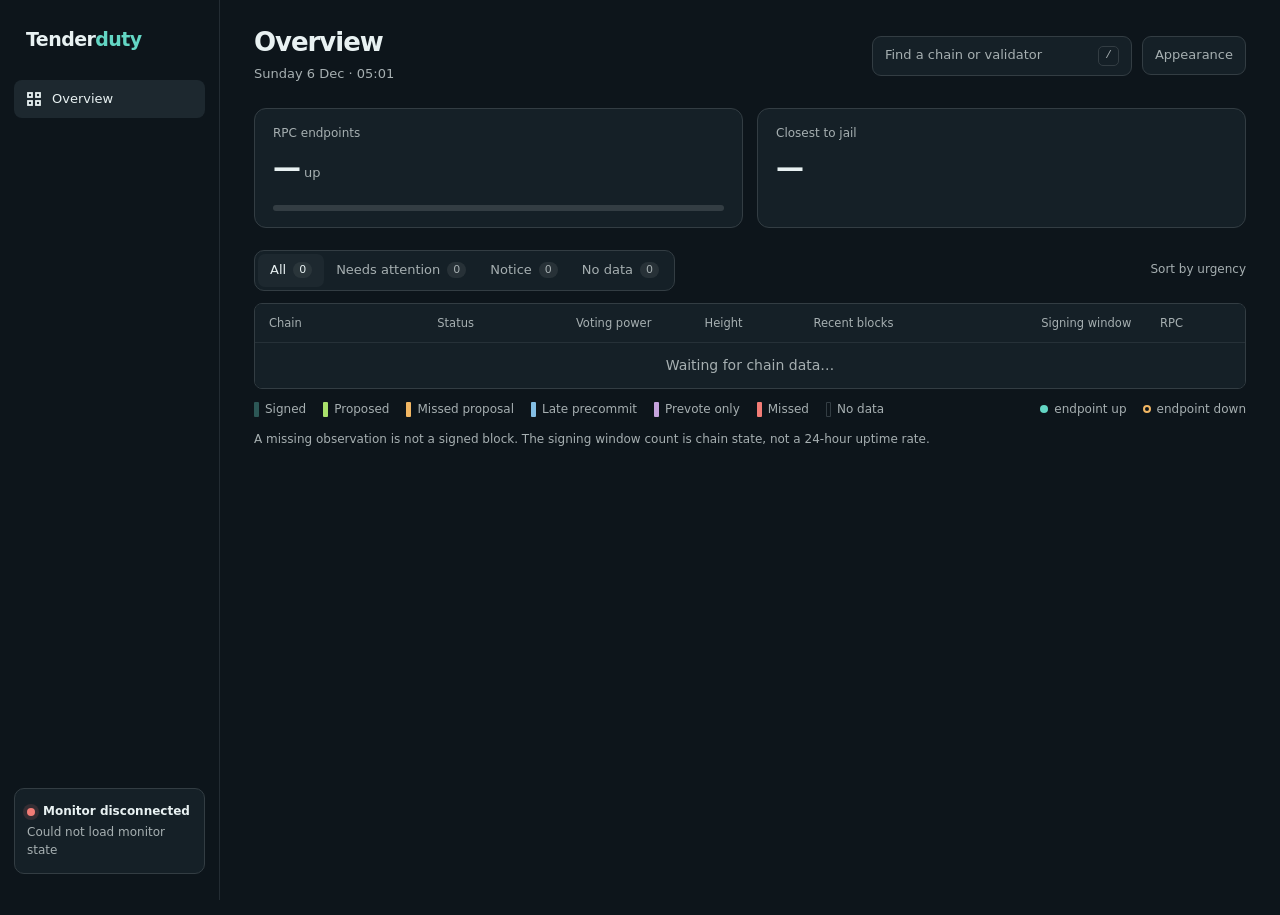
==== commit dbd2ce7c: "feat: dashboard redesign, chain logos, stake in tokens and fuller /status" ====
--- a/td2/static/index.html
+++ b/td2/static/index.html
@@ -15,81 +15,64 @@
 <body>
   <div class="app">
     <aside class="side">
-      <div class="brand"><span class="brand-mark">td</span> Tenderduty</div>
+      <div class="brand">Tender<span>duty</span></div>
       <nav class="nav" aria-label="Main navigation">
-        <a class="active" href="#overview" aria-current="page">Overview</a>
-        <a href="#fibre" id="fibre-nav" hidden>Fibre</a>
-        <a href="#bridge" id="bridge-nav" hidden>Bridge</a>
+        <a class="active" href="#overview" id="overview-nav" aria-current="page"><svg viewBox="0 0 16 16" aria-hidden="true"><rect x="2" y="2" width="4" height="4"/><rect x="10" y="2" width="4" height="4"/><rect x="2" y="10" width="4" height="4"/><rect x="10" y="10" width="4" height="4"/></svg>Overview<span class="nav-count" id="attention-count" hidden>0</span></a>
+        <a href="#fibre" id="fibre-nav" hidden><svg viewBox="0 0 16 16" aria-hidden="true"><path d="M1 8h3l2-5 4 10 2-5h3"/></svg>Fibre</a>
+        <a href="#bridge" id="bridge-nav" hidden><svg viewBox="0 0 16 16" aria-hidden="true"><path d="M2 13V3m12 10V3M2 9c3-7 9-7 12 0M1 13h14"/></svg>Bridge</a>
       </nav>
       <div class="side-bottom">
-        <strong id="monitor-state">Connecting to monitor</strong>
-        <span id="monitor-detail">Waiting for the first update</span>
+        <strong id="monitor-state" class="offline" role="status">Monitor disconnected</strong>
+        <span id="monitor-detail">Waiting for the first update</span><span id="monitor-networks" hidden></span>
       </div>
     </aside>
     <main id="overview">
       <header class="top">
-        <div>
-          
-          <h1>Validator overview</h1>
-          <p>Find what needs attention, then inspect block and RPC evidence.</p>
+        <div><h1>Overview</h1><p id="overview-date"></p></div>
+        <div class="header-actions">
+          <label class="search"><input id="chain-search" type="search" placeholder="Find a chain or validator" aria-label="Find a chain or validator"><kbd>/</kbd></label>
+          <button type="button" id="customize-appearance">Appearance</button>
         </div>
-        <div class="header-actions"><div class="live" id="connection-state" aria-label="Monitor connection">Connecting</div><button type="button" id="customize-appearance">Customize</button></div>
       </header>
-
-      <section class="strip" aria-label="Fleet summary">
-        <div class="metric"><div class="label">Monitored</div><div class="value"><span id="chain-count">—</span><small id="chain-count-label">validators</small></div></div>
-        <div class="metric urgent"><div class="label">Needs attention</div><div class="value"><span id="attention-count">—</span><small id="attention-count-label">validators</small></div></div>
-        <div class="metric warn"><div class="label">RPC degraded</div><div class="value"><span id="rpc-count">—</span><small id="rpc-count-label">validators</small></div></div>
-        <div class="metric"><div class="label">Data coverage</div><div class="value"><span id="coverage-count">—</span><small>validators reporting</small></div></div>
+      <section class="summary-cards" aria-label="Fleet summary">
+        <div class="summary-card"><div class="label">RPC endpoints</div><div class="value"><span id="rpc-value">—</span><small>up</small></div><div class="rpc-bar" aria-hidden="true"><i id="rpc-up-bar"></i><i id="rpc-down-bar"></i></div></div>
+        <div class="summary-card"><div class="label">Closest to jail</div><div class="value jail-value" id="jail-value">—</div><div class="foot" id="jail-foot"></div></div>
       </section>
-
-      <section class="attention" id="attention-section" aria-label="Current priority" hidden>
-        <div class="alert danger">
-          <div class="sectioncap"><b>Current priority</b><span id="priority-count"></span></div>
-          <div id="priority-list" class="priority-list"></div>
-        </div>
-        <div class="alert upgrade">
-          <div class="sectioncap"><b>Monitoring context</b></div>
-          <div class="alert-main"><strong id="priority-context"></strong></div>
-          <p id="priority-context-detail"></p>
-        </div>
-      </section>
-
-      <section id="governance-section" hidden aria-labelledby="governance-heading">
-        <div class="sectioncap"><b id="governance-heading">Governance</b><span id="governance-count"></span></div>
-        <div id="governance-list"></div>
-        <details id="governance-more" hidden>
-          <summary id="governance-more-summary"></summary>
-          <div id="governance-more-list"></div>
-        </details>
-      </section>
-
-      <section aria-labelledby="chains-heading">
-        <div class="list-head">
-          <div><h2 id="chains-heading">All validators</h2><p>Latest observed blocks, newest on the left · open a chain for the full history · sort stays fixed while you inspect</p></div>
-          <div class="tools" role="group" aria-label="Filter validators">
-            <button type="button" class="tool current" data-filter="all" aria-pressed="true">All</button>
-            <button type="button" class="tool" data-filter="attention" aria-pressed="false">Needs attention</button>
-            <button type="button" class="tool" data-filter="unavailable" aria-pressed="false">No data</button>
-            <button type="button" class="tool" id="sort-urgency">Sort by urgency</button>
+      <div class="attention-grid" id="attention-grid" hidden>
+        <section class="overview-card" id="attention-section" aria-labelledby="attention-heading" hidden>
+          <div class="card-head"><h2 id="attention-heading">Needs attention</h2><span id="priority-count"></span></div>
+          <div id="priority-list"></div><button type="button" class="card-more" id="attention-more" aria-controls="priority-list" hidden></button>
+        </section>
+        <section class="overview-card" id="governance-section" aria-labelledby="governance-heading" hidden>
+          <div class="card-head"><h2 id="governance-heading">Governance</h2><span id="governance-count"></span></div>
+          <div id="governance-list"></div><button type="button" class="card-more" id="governance-more" aria-controls="governance-list" hidden></button>
+        </section>
+      </div>
+      <section aria-label="Validators">
+        <div class="table-toolbar">
+          <div class="segmented" role="group" aria-label="Filter validators">
+            <button type="button" class="current" data-filter="all" aria-pressed="true">All <span id="filter-count-all">0</span></button>
+            <button type="button" data-filter="attention" aria-pressed="false">Needs attention <span id="filter-count-attention">0</span></button>
+            <button type="button" data-filter="notice" aria-pressed="false">Notice <span id="filter-count-notice">0</span></button>
+            <button type="button" data-filter="unavailable" aria-pressed="false">No data <span id="filter-count-unavailable">0</span></button>
           </div>
+          <div class="segmented" id="network-filters" role="group" aria-label="Filter networks" hidden>
+            <button type="button" class="current" data-network="all" aria-pressed="true">All networks</button>
+            <button type="button" data-network="mainnet" aria-pressed="false">Mainnet <span id="network-count-mainnet">0</span></button>
+            <button type="button" data-network="testnet" aria-pressed="false">Testnet <span id="network-count-testnet">0</span></button>
+          </div>
+          <button type="button" id="sort-urgency">Sort by urgency</button>
         </div>
         <div class="table-wrap">
           <table aria-label="Validator status by chain">
-            <colgroup><col style="width:15%"><col style="width:12%"><col style="width:14%"><col style="width:11%"><col style="width:30%"><col style="width:12%"><col style="width:6%"></colgroup>
-            <thead><tr><th scope="col">Chain / validator</th><th scope="col">Status</th><th scope="col">Voting power</th><th scope="col">Height</th><th scope="col">Block trace</th><th scope="col">Missed / window</th><th scope="col">RPC</th></tr></thead>
-            <tbody id="status-table"><tr><td colspan="6" class="empty">Waiting for chain data…</td></tr></tbody>
+            <colgroup><col style="width:17%"><col style="width:14%"><col style="width:13%"><col style="width:11%"><col style="width:23%"><col style="width:12%"><col style="width:10%"></colgroup>
+            <thead><tr><th scope="col">Chain</th><th scope="col">Status</th><th scope="col">Voting power</th><th scope="col">Height</th><th scope="col">Recent blocks</th><th scope="col">Signing window</th><th scope="col">RPC</th></tr></thead>
+            <tbody id="status-table"><tr><td colspan="7" class="empty">Waiting for chain data…</td></tr></tbody>
           </table>
         </div>
       </section>
 
-      <section class="below" id="activity" aria-labelledby="activity-heading">
-        <div id="log-section">
-          <h3 id="activity-heading">Monitor activity</h3>
-          <ol id="activity-list" class="activity-list"><li class="empty">Waiting for activity…</li></ol>
-        </div>
-        <div>
-          <h3>Block trace key</h3>
+      <div class="overview-legend">
           <div class="trace-key" aria-label="Block trace status key">
             <span><i class="trace-mark signed"></i> Signed</span>
             <span><i class="trace-mark proposed"></i> Proposed</span>
@@ -99,21 +82,29 @@
             <span><i class="trace-mark missed"></i> Missed</span>
             <span><i class="trace-mark unobserved"></i> No data</span>
           </div>
-          <p class="footnote">A missing observation is not a signed block. The signing window count is chain state, not a 24-hour uptime rate.</p>
-        </div>
+        <div class="rpc-key"><span><i class="rpc-dot"></i>endpoint up</span><span><i class="rpc-dot down"></i>endpoint down</span></div>
+      </div>
+      <p class="footnote overview-footnote">A missing observation is not a signed block. The signing window count is chain state, not a 24-hour uptime rate.</p>
+      <section class="overview-card activity-card" id="log-section" aria-labelledby="activity-heading" hidden>
+        <div class="card-head"><h2 id="activity-heading">Recent activity</h2></div>
+        <ol id="activity-list" class="activity-list"><li class="empty">Waiting for activity…</li></ol>
       </section>
     </main>
     <main id="fibre" hidden aria-labelledby="fibre-heading">
-      <header class="top"><div><h1 id="fibre-heading">Fibre</h1><p>Uploads, signing and storage alongside the chain's provider checks.</p></div><button type="button" id="fibre-customize">Customize panels</button></header>
-      <div class="fibre-controls"><label id="fibre-chain-label">Chain <select id="fibre-chain"></select></label><div class="tools" id="fibre-ranges" role="group" aria-label="History range"></div></div>
-      <div id="fibre-facts" class="detail-facts"></div>
+      <header class="top history-top"><h1 id="fibre-heading">Fibre</h1><div class="fibre-controls">
+        <div class="history-chain"><label id="fibre-chain-label"><span class="sr-only">Chain</span><select id="fibre-chain"></select></label><span id="fibre-chain-name" hidden></span><span id="fibre-testnet" class="network-tag" hidden>TESTNET</span></div>
+        <div class="segmented" id="fibre-ranges" role="group" aria-label="History range"></div><button type="button" id="fibre-customize">Customize panels</button>
+      </div></header>
+      <section id="fibre-facts" class="history-summary" aria-label="Fibre summary"></section>
       <p id="fibre-message" role="status"></p>
       <div id="fibre-panels" class="fibre-panels"></div>
     </main>
     <main id="bridge" hidden aria-labelledby="bridge-heading">
-      <header class="top"><div><h1 id="bridge-heading">Bridge</h1><p>Sync, serving and storage of the chain's bridge node.</p></div><button type="button" id="bridge-customize">Customize panels</button></header>
-      <div class="fibre-controls"><label id="bridge-chain-label">Chain <select id="bridge-chain"></select></label><div class="tools" id="bridge-ranges" role="group" aria-label="History range"></div></div>
-      <div id="bridge-facts" class="detail-facts"></div>
+      <header class="top history-top"><h1 id="bridge-heading">Bridge</h1><div class="fibre-controls">
+        <div class="history-chain"><label id="bridge-chain-label"><span class="sr-only">Chain</span><select id="bridge-chain"></select></label><span id="bridge-chain-name" hidden></span><span id="bridge-testnet" class="network-tag" hidden>TESTNET</span></div>
+        <div class="segmented" id="bridge-ranges" role="group" aria-label="History range"></div><button type="button" id="bridge-customize">Customize panels</button>
+      </div></header>
+      <section id="bridge-facts" class="history-summary" aria-label="Bridge summary"></section>
       <p id="bridge-message" role="status"></p>
       <div id="bridge-panels" class="fibre-panels"></div>
     </main>
--- a/td2/static/style.css
+++ b/td2/static/style.css
@@ -253,11 +253,11 @@
 #fibre-message a, #bridge-message a { color: var(--accent); }
 /* dense, so a wide panel doesn't leave a hole beside the one before it */
 .fibre-panels { display: grid; grid-template-columns: repeat(2, minmax(0, 1fr)); grid-auto-flow: row dense; gap: 16px; }
-.fibre-panel { container-type: inline-size; position: relative; display: flex; flex-direction: column; gap: 10px; min-width: 0; padding: 16px 18px 12px; border: 1px solid var(--line); border-radius: 7px; background: var(--panel); }
+.fibre-panel { container-type: inline-size; position: relative; display: flex; flex-direction: column; gap: 10px; min-width: 0; padding: 16px 18px 12px; border: 1px solid var(--line); border-radius: 12px; background: var(--panel); }
 .fibre-panel.wide { grid-column: 1 / -1; }
 .fibre-panel-head { display: flex; flex-wrap: wrap; align-items: baseline; justify-content: space-between; gap: 6px 16px; }
 .fibre-panel h2 { margin: 0; font-size: 15px; }
-.fibre-stats { display: flex; flex-wrap: wrap; gap: 4px 14px; margin: 0; font-size: 14px; font-weight: 600; font-variant-numeric: tabular-nums; }
+.fibre-stats { display: flex; flex-wrap: wrap; gap: 4px 14px; margin: 0; font-size: 13px; font-weight: 600; font-variant-numeric: tabular-nums; }
 .fibre-stats span + span::before { content: '\00b7'; color: var(--muted); margin-right: 8px; }
 .fibre-note { margin: 0; color: var(--muted); font-size: 12px; line-height: 1.5; }
 .fibre-stats .good { color: var(--good); }
@@ -273,9 +273,6 @@
 .fibre-latency-title { display: flex; align-items: center; gap: 6px; margin: 0 0 6px; font-size: 12px; font-weight: 600; overflow-wrap: anywhere; }
 .fibre-latency-title i { flex-shrink: 0; width: 9px; height: 9px; border-radius: 2px; }
 .fibre-latency-mini .fibre-chart { min-height: 120px; }
-@container (width < 520px) {
-  .fibre-latency-grid { grid-template-columns: minmax(0, 1fr); }
-}
 .fibre-chart .empty { margin: auto; color: var(--subtle); font-size: 13px; }
 .fibre-panel svg { display: block; width: 100%; height: auto; overflow: visible; }
 .fibre-panel svg rect[tabindex]:focus-visible { outline: 2px solid var(--focus); }
@@ -294,3 +291,130 @@
   #fibre .top, #bridge .top { flex-wrap: wrap; }
   .fibre-controls label { min-width: 0; max-width: 100%; }
 }
+/* Overview and shared navigation. */
+.app { grid-template-columns: 220px minmax(0, 1fr); max-width: none; }
+.side { padding: 26px 14px; gap: 0; background: var(--base); border-color: color-mix(in srgb, var(--line) 60%, transparent); }
+.brand { display: block; padding: 0 12px 26px; font-size: 19px; font-weight: 700; letter-spacing: -.03em; }
+.brand span { color: var(--accent); }
+.nav a { display: flex; align-items: center; gap: 10px; border-radius: 8px; }
+.nav a svg { width: 16px; height: 16px; flex: none; stroke: currentColor; fill: none; stroke-width: 1.8; }
+.nav a.active { box-shadow: none; }
+.nav-count { margin-left: auto; padding: 1px 7px; border-radius: 10px; background: color-mix(in srgb, var(--critical) 14%, transparent); color: var(--critical); font-size: 11px; }
+.side-bottom { padding: 14px 12px; border: 1px solid var(--line); border-radius: 10px; background: var(--panel); }
+.side-bottom span { display: block; }
+#monitor-state { display: flex; align-items: center; gap: 8px; }
+#monitor-state::before { content: ''; flex: none; width: 8px; height: 8px; border-radius: 50%; background: var(--good); box-shadow: 0 0 0 4px color-mix(in srgb, var(--good) 14%, transparent); animation: monitor-pulse 2s ease-in-out infinite; }
+#monitor-state.offline::before { background: var(--critical); box-shadow: 0 0 0 4px color-mix(in srgb, var(--critical) 14%, transparent); animation: none; }
+@keyframes monitor-pulse { 50% { box-shadow: 0 0 0 2px color-mix(in srgb, var(--good) 14%, transparent); } }
+@media (prefers-reduced-motion: reduce) { #monitor-state::before { animation: none; } }
+#overview { padding: 28px 34px 48px; }
+#overview .top { align-items: center; margin-bottom: 24px; }
+#overview h1 { font-size: 26px; font-weight: 700; letter-spacing: -.04em; }
+#overview-date { font-size: 13px; color: var(--subtle); }
+.header-actions { margin-left: auto; gap: 10px; }
+.search { display: flex; align-items: center; gap: 8px; width: 260px; padding: 9px 12px; border: 1px solid var(--line); border-radius: 9px; background: var(--panel); }
+.search input { width: 100%; min-width: 0; padding: 0; border: 0; outline: none; background: transparent; color: var(--text); font: inherit; font-size: 13px; }
+.search input::placeholder { color: var(--muted); }
+.search:focus-within { outline: 2px solid var(--focus); outline-offset: 2px; }
+.search kbd { padding: 1px 6px; border: 1px solid var(--line); border-radius: 5px; color: var(--subtle); font-size: 11px; }
+#customize-appearance { padding: 9px 12px; border: 1px solid var(--line); border-radius: 9px; background: var(--panel); font-size: 13px; text-decoration: none; }
+.summary-cards { display: grid; grid-template-columns: repeat(2, minmax(0, 1fr)); gap: 14px; margin-bottom: 22px; }
+.summary-card, .overview-card { min-width: 0; border: 1px solid var(--line); border-radius: 12px; background: var(--panel); overflow: hidden; }
+.summary-card { padding: 16px 18px; }
+.summary-card .label { color: var(--subtle); font-size: 12px; }
+.summary-card .value { margin-top: 6px; font-size: 28px; font-weight: 700; letter-spacing: -.04em; font-variant-numeric: tabular-nums; }
+.summary-card .value small { margin-left: 4px; color: var(--muted); font-size: 13px; font-weight: 500; letter-spacing: 0; }
+.summary-card .foot { margin-top: 8px; color: var(--muted); font-size: 12px; }
+.rpc-bar { display: flex; height: 6px; margin-top: 16px; border-radius: 3px; overflow: hidden; background: var(--line); }
+#rpc-up-bar { background: var(--good); }
+#rpc-down-bar { background: var(--warning); }
+.attention-grid { display: grid; grid-template-columns: minmax(0, 1.45fr) minmax(0, 1fr); align-items: start; gap: 14px; margin-bottom: 22px; }
+.attention-grid.single { grid-template-columns: minmax(0, 1fr); }
+#governance-section { margin: 0; padding: 0; border: 1px solid var(--line); }
+.card-head { display: flex; align-items: center; gap: 10px; padding: 14px 18px; border-bottom: 1px solid color-mix(in srgb, var(--line) 60%, transparent); }
+.card-head h2 { font-size: 14px; font-weight: 600; letter-spacing: 0; }
+.card-head > span { margin-left: auto; color: var(--subtle); font-size: 12px; }
+.card-row { display: grid; grid-template-columns: 34px minmax(0, 1fr) auto; align-items: center; gap: 12px; height: 66px; width: 100%; padding: 0 18px; border: 0; border-bottom: 1px solid color-mix(in srgb, var(--line) 60%, transparent); background: transparent; color: var(--text); text-align: left; cursor: pointer; }
+.card-row:hover { background: color-mix(in srgb, var(--accent) 5%, var(--panel)); }
+.card-row-body { min-width: 0; }
+.card-row-body strong { display: block; font-size: 14px; overflow: hidden; text-overflow: ellipsis; white-space: nowrap; }
+.card-row-subtitle { display: block; margin-top: 2px; color: var(--muted); font-size: 12.5px; white-space: nowrap; overflow: hidden; text-overflow: ellipsis; }
+.card-row-side { display: flex; flex-direction: column; align-items: flex-end; gap: 4px; color: var(--subtle); font-size: 12px; }
+.severity { font-size: 12px; font-weight: 600; }
+.severity.critical { color: var(--critical); }
+.severity.warning { color: var(--warning); }
+.severity.info { color: var(--precommit); }
+.card-more { display: block; width: 100%; padding: 11px 18px; border: 0; background: transparent; color: var(--accent); text-align: left; cursor: pointer; font-size: 12.5px; }
+.avatar { display: grid; place-items: center; flex: none; width: 34px; height: 34px; border-radius: 50%; background: var(--raised); color: var(--precommit); font-size: 13px; font-weight: 700; }
+.avatar.logo { object-fit: contain; background: transparent; background-image: linear-gradient(var(--raised), var(--raised)); }
+.table-toolbar { display: flex; align-items: center; flex-wrap: wrap; gap: 10px; margin: 6px 0 12px; }
+.segmented { display: flex; flex-wrap: wrap; padding: 3px; border: 1px solid var(--line); border-radius: 10px; background: var(--panel); }
+.segmented button { display: flex; align-items: center; gap: 7px; padding: 7px 12px; border: 0; border-radius: 7px; background: none; color: var(--muted); cursor: pointer; font-size: 13px; }
+.segmented button.current { background: var(--raised); color: var(--text); }
+.segmented button span { padding: 0 6px; border-radius: 8px; background: color-mix(in srgb, var(--line) 60%, transparent); font-size: 11px; }
+#sort-urgency { margin-left: auto; padding: 8px 0; border: 0; background: transparent; color: var(--subtle); cursor: pointer; font-size: 12px; }
+#overview th { padding: 11px 14px; background: var(--panel); font-size: 11.5px; font-weight: 500; letter-spacing: 0; text-transform: none; }
+#overview td { overflow: hidden; padding: 12px 14px; border-color: color-mix(in srgb, var(--line) 60%, transparent); }
+#overview tbody tr:nth-child(even) td { background: var(--panel); }
+#overview tbody tr:hover td, #overview tbody tr:focus-within td { background: color-mix(in srgb, var(--accent) 5%, var(--panel)); }
+.chain-identity { display: flex; align-items: center; gap: 11px; min-width: 0; }
+.chain-label { min-width: 0; }
+.chain-name { display: flex; align-items: center; gap: 6px; }
+.chain-name .chain-button { overflow: hidden; text-overflow: ellipsis; white-space: nowrap; }
+.network-tag { flex: none; padding: 1px 6px; border: 1px solid color-mix(in srgb, var(--warning) 60%, transparent); border-radius: 5px; color: var(--warning); font-size: 10px; font-weight: 600; letter-spacing: .04em; }
+#overview td .status { display: inline-block; max-width: 100%; overflow: hidden; text-overflow: ellipsis; padding: 4px 10px; border-radius: 20px; }
+#overview td .status::before { display: inline-block; margin-right: 6px; vertical-align: 1px; }
+#overview .status.red { background: color-mix(in srgb, var(--critical) 14%, transparent); }
+#overview .status.blue { background: color-mix(in srgb, var(--precommit) 14%, transparent); }
+#overview .status.amber { background: color-mix(in srgb, var(--warning) 14%, transparent); }
+#overview .status.good { background: color-mix(in srgb, var(--good) 14%, transparent); }
+#overview .status.unknown { background: color-mix(in srgb, var(--muted) 14%, transparent); }
+.governance-pill { border: 0; border-radius: 20px; padding: 4px 10px; }
+.governance-pill::before { display: none; }
+#overview td:last-child { white-space: nowrap; }
+.rpc-dots { display: inline-flex; gap: 4px; margin-left: 9px; vertical-align: middle; }
+.rpc-dot { display: inline-block; flex: none; width: 8px; height: 8px; border-radius: 50%; background: var(--good); }
+.rpc-dot.down { background: transparent; border: 2px solid var(--warning); }
+.overview-legend { display: flex; flex-wrap: wrap; justify-content: space-between; gap: 16px; margin-top: 12px; }
+.rpc-key { display: flex; flex-wrap: wrap; gap: 16px; color: var(--muted); font-size: 12px; }
+.rpc-key span { display: inline-flex; align-items: center; gap: 6px; }
+.overview-footnote { max-width: none; }
+.activity-card { margin-top: 22px; }
+.activity-card .activity-list { gap: 0; }
+.activity-card .activity-item { grid-template-columns: 80px minmax(0, 1fr); padding: 10px 18px; border-bottom: 1px solid color-mix(in srgb, var(--line) 60%, transparent); }
+.activity-item > span { overflow-wrap: anywhere; }
+@media (max-width: 1200px) { #overview td, #overview th { padding-left: 8px; padding-right: 8px; } .rpc-dots { display: flex; margin: 6px 0 0; } }
+@media (max-width: 1050px) { .app { grid-template-columns: 180px minmax(0, 1fr); } #overview { padding: 25px 20px; } .attention-grid { grid-template-columns: minmax(0, 1fr); } }
+@media (max-width: 800px) { .app { display: block; } .side { padding: 12px 16px; } .brand { padding: 0; } #overview .top { flex-wrap: wrap; } #overview td { padding: 4px; border: 0; } .header-actions { margin-left: 0; } .summary-cards { grid-template-columns: minmax(0, 1fr); } .rpc-dots { display: inline-flex; margin: 0 0 0 9px; } }
+@media (max-width: 550px) { #overview { padding: 20px 16px 32px; } .nav a { gap: 6px; } .nav a svg { display: none; } .search { width: min(260px, 100%); } .card-row { padding: 0 12px; gap: 8px; } .segmented button { padding: 7px 8px; font-size: 12px; } .header-actions { width: 100%; } }
+
+/* History summaries share the Overview's controls and theme. */
+.history-top { align-items: center; gap: 16px; margin-bottom: 18px; }
+.history-top h1 { margin: 0; }
+.history-top .fibre-controls { margin: 0 0 0 auto; gap: 10px; }
+.history-chain { display: flex; align-items: center; gap: 8px; min-width: 0; }
+.history-chain select { font: inherit; font-size: 13px; }
+.history-summary { overflow: hidden; border: 1px solid var(--line); border-radius: 12px; background: var(--panel); }
+.summary-grid { display: grid; grid-template-columns: repeat(5, minmax(0, 1fr)); }
+.bridge-summary { grid-template-columns: repeat(auto-fit, minmax(150px, 1fr)); }
+.summary-cell { min-width: 0; padding: 16px 20px 14px; border-left: 1px solid color-mix(in srgb, var(--line) 55%, var(--panel)); }
+.summary-cell:first-child { border-left: 0; }
+.summary-cell small { display: block; color: var(--muted); font-size: 12px; }
+.summary-cell strong { display: block; margin: 4px 0 2px; overflow: hidden; font-size: 22px; font-weight: 600; letter-spacing: -.02em; font-variant-numeric: tabular-nums; text-overflow: ellipsis; white-space: nowrap; }
+.summary-sub { color: var(--subtle); font-size: 12px; overflow-wrap: anywhere; }
+.summary-meta { display: flex; flex-wrap: wrap; gap: 6px 28px; margin: 0; padding: 11px 20px; border-top: 1px solid var(--line); background: color-mix(in srgb, var(--panel) 80%, var(--base)); font-size: 12px; }
+.summary-meta > div { display: flex; gap: 7px; min-width: 0; }
+.summary-meta dt { color: var(--subtle); }
+.summary-meta dd { margin: 0; font-weight: 600; overflow-wrap: anywhere; }
+.summary-meta .mono { font-family: Consolas, monospace; }
+.fibre-legend > span { padding: 3px 7px; border-radius: 5px; background: color-mix(in srgb, var(--line) 25%, var(--panel)); font-size: 11px; }
+.fibre-endorsements { display: grid; grid-template-columns: minmax(0, 1fr) auto; gap: 22px; }
+.fibre-endorsements > .fibre-missed { box-sizing: border-box; max-width: 280px; overflow-wrap: anywhere; margin: 0; padding: 0 0 0 20px; border-top: 0; border-left: 1px solid color-mix(in srgb, var(--line) 55%, var(--panel)); }
+.fibre-missed h3 { margin: 0 0 8px; font-size: 13px; }
+.fibre-missed p { margin: 0 0 8px; color: var(--text); }
+.fibre-missed code { font: 11.5px Consolas, monospace; }
+.fibre-missed-meta { display: block; color: var(--subtle); }
+@media (max-width: 1100px) { .summary-grid { grid-template-columns: repeat(3, minmax(0, 1fr)); } .bridge-summary { grid-template-columns: repeat(auto-fit, minmax(150px, 1fr)); } .history-top { flex-wrap: wrap; } }
+@container (width < 840px) { .fibre-endorsements { grid-template-columns: minmax(0, 1fr); } .fibre-endorsements > .fibre-missed { padding: 12px 0 0; border-left: 0; border-top: 1px solid var(--line); } }
+@media (max-width: 899px) { .fibre-endorsements { grid-template-columns: minmax(0, 1fr); } .fibre-endorsements > .fibre-missed { padding: 12px 0 0; border-left: 0; border-top: 1px solid var(--line); } }
+@media (max-width: 550px) { .summary-grid { grid-template-columns: repeat(2, minmax(0, 1fr)); } .summary-cell { padding: 14px 12px; } .summary-meta { padding: 11px 12px; } .history-top .fibre-controls { margin-left: 0; } .history-chain { max-width: 100%; } }
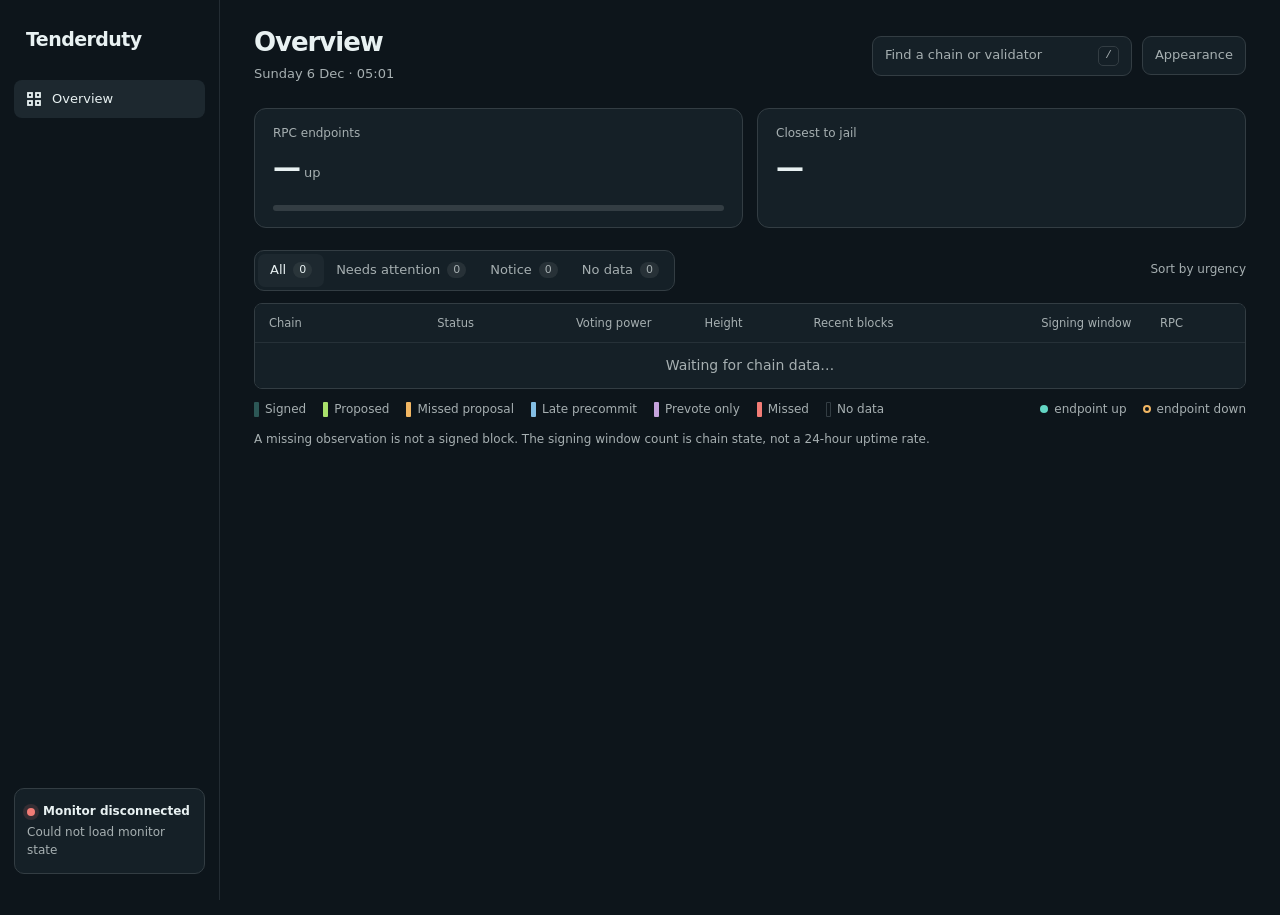
==== commit b7a86b1a: "feat: server names, gotify grouping, escalation, validator changes, prometheus host:port - servers m" ====
--- a/td2/static/index.html
+++ b/td2/static/index.html
@@ -15,7 +15,7 @@
 <body>
   <div class="app">
     <aside class="side">
-      <div class="brand">Tender<span>duty</span></div>
+      <div class="brand">Tenderduty</div>
       <nav class="nav" aria-label="Main navigation">
         <a class="active" href="#overview" id="overview-nav" aria-current="page"><svg viewBox="0 0 16 16" aria-hidden="true"><rect x="2" y="2" width="4" height="4"/><rect x="10" y="2" width="4" height="4"/><rect x="2" y="10" width="4" height="4"/><rect x="10" y="10" width="4" height="4"/></svg>Overview<span class="nav-count" id="attention-count" hidden>0</span></a>
         <a href="#fibre" id="fibre-nav" hidden><svg viewBox="0 0 16 16" aria-hidden="true"><path d="M1 8h3l2-5 4 10 2-5h3"/></svg>Fibre</a>
@@ -112,23 +112,29 @@
 
   <dialog id="chain-dialog" aria-labelledby="detail-heading">
     <div class="dialog-head">
-      <div><h2 id="detail-heading"></h2><p id="detail-subtitle"></p></div>
-      <button type="button" id="detail-close" aria-label="Close chain detail">Close</button>
+      <div><h2 id="detail-heading"></h2><p id="detail-subtitle"></p><span id="detail-vote" hidden></span></div>
+      <button type="button" id="detail-close" aria-label="Close detail">Close</button>
     </div>
     <div id="detail-facts" class="detail-facts"></div>
-    <section id="detail-bridge" hidden>
-      <h3 id="detail-bridge-title">Bridge</h3>
-      <div id="detail-bridge-facts" class="detail-facts"></div>
-    </section>
-    <section id="detail-fibre" hidden>
-      <h3>Fibre</h3>
-      <div id="detail-fibre-facts" class="detail-facts"></div>
-      <p id="detail-fibre-note" class="footnote"></p>
-    </section>
-    <h3>Recent block history</h3>
-    <p class="footnote">Newest blocks appear first. Exact block heights are unavailable for restored history.</p>
-    <div id="detail-blocks" class="detail-blocks"></div>
-    <p id="detail-error" class="detail-error"></p>
+    <div id="detail-chain-extra">
+      <section id="detail-bridge" hidden>
+        <h3 id="detail-bridge-title">Bridge</h3>
+        <div id="detail-bridge-facts" class="detail-facts"></div>
+      </section>
+      <section id="detail-fibre" hidden>
+        <h3>Fibre</h3>
+        <div id="detail-fibre-facts" class="detail-facts"></div>
+        <p id="detail-fibre-note" class="footnote"></p>
+      </section>
+      <h3>Recent block history</h3>
+      <p class="footnote">Newest blocks appear first. Exact block heights are unavailable for restored history.</p>
+      <div id="detail-blocks" class="detail-blocks"></div>
+      <p id="detail-error" class="detail-error"></p>
+    </div>
+    <div id="detail-proposal" hidden>
+      <section aria-labelledby="proposal-tally-heading"><h3 id="proposal-tally-heading">Current tally</h3><div id="proposal-tally" aria-live="polite"></div></section>
+      <section aria-labelledby="proposal-summary-heading"><h3 id="proposal-summary-heading">Summary</h3><div id="proposal-summary" aria-live="polite"></div></section>
+    </div>
   </dialog>
   <dialog id="appearance-dialog" aria-labelledby="appearance-heading">
     <div class="dialog-head"><div><h2 id="appearance-heading">Customize appearance</h2><p>Preview changes live. Apply saves them in this browser.</p></div></div>
--- a/td2/static/style.css
+++ b/td2/static/style.css
@@ -295,7 +295,6 @@
 .app { grid-template-columns: 220px minmax(0, 1fr); max-width: none; }
 .side { padding: 26px 14px; gap: 0; background: var(--base); border-color: color-mix(in srgb, var(--line) 60%, transparent); }
 .brand { display: block; padding: 0 12px 26px; font-size: 19px; font-weight: 700; letter-spacing: -.03em; }
-.brand span { color: var(--accent); }
 .nav a { display: flex; align-items: center; gap: 10px; border-radius: 8px; }
 .nav a svg { width: 16px; height: 16px; flex: none; stroke: currentColor; fill: none; stroke-width: 1.8; }
 .nav a.active { box-shadow: none; }
@@ -418,3 +417,15 @@
 @container (width < 840px) { .fibre-endorsements { grid-template-columns: minmax(0, 1fr); } .fibre-endorsements > .fibre-missed { padding: 12px 0 0; border-left: 0; border-top: 1px solid var(--line); } }
 @media (max-width: 899px) { .fibre-endorsements { grid-template-columns: minmax(0, 1fr); } .fibre-endorsements > .fibre-missed { padding: 12px 0 0; border-left: 0; border-top: 1px solid var(--line); } }
 @media (max-width: 550px) { .summary-grid { grid-template-columns: repeat(2, minmax(0, 1fr)); } .summary-cell { padding: 14px 12px; } .summary-meta { padding: 11px 12px; } .history-top .fibre-controls { margin-left: 0; } .history-chain { max-width: 100%; } }
+
+#detail-heading, #detail-subtitle { overflow-wrap: anywhere; }
+#detail-vote { display: inline-block; margin-top: 12px; }
+#detail-vote[hidden] { display: none; }
+#detail-proposal section + section { margin-top: 24px; }
+.proposal-summary { white-space: pre-wrap; overflow-wrap: anywhere; font-size: 14px; line-height: 1.5; }
+.proposal-tally-bar { display: flex; height: 16px; overflow: hidden; border-radius: 4px; background: var(--line); }
+.proposal-tally-legend { display: flex; flex-wrap: wrap; gap: 8px 16px; margin-top: 12px; font-size: 12px; }
+.proposal-tally-legend span { display: inline-flex; flex-direction: row-reverse; align-items: center; gap: 8px; }
+.proposal-tally-legend i { width: 8px; height: 8px; border-radius: 50%; }
+#chain-dialog .dialog-head > div { min-width: 0; }
+#detail-close { flex-shrink: 0; align-self: flex-start; }
